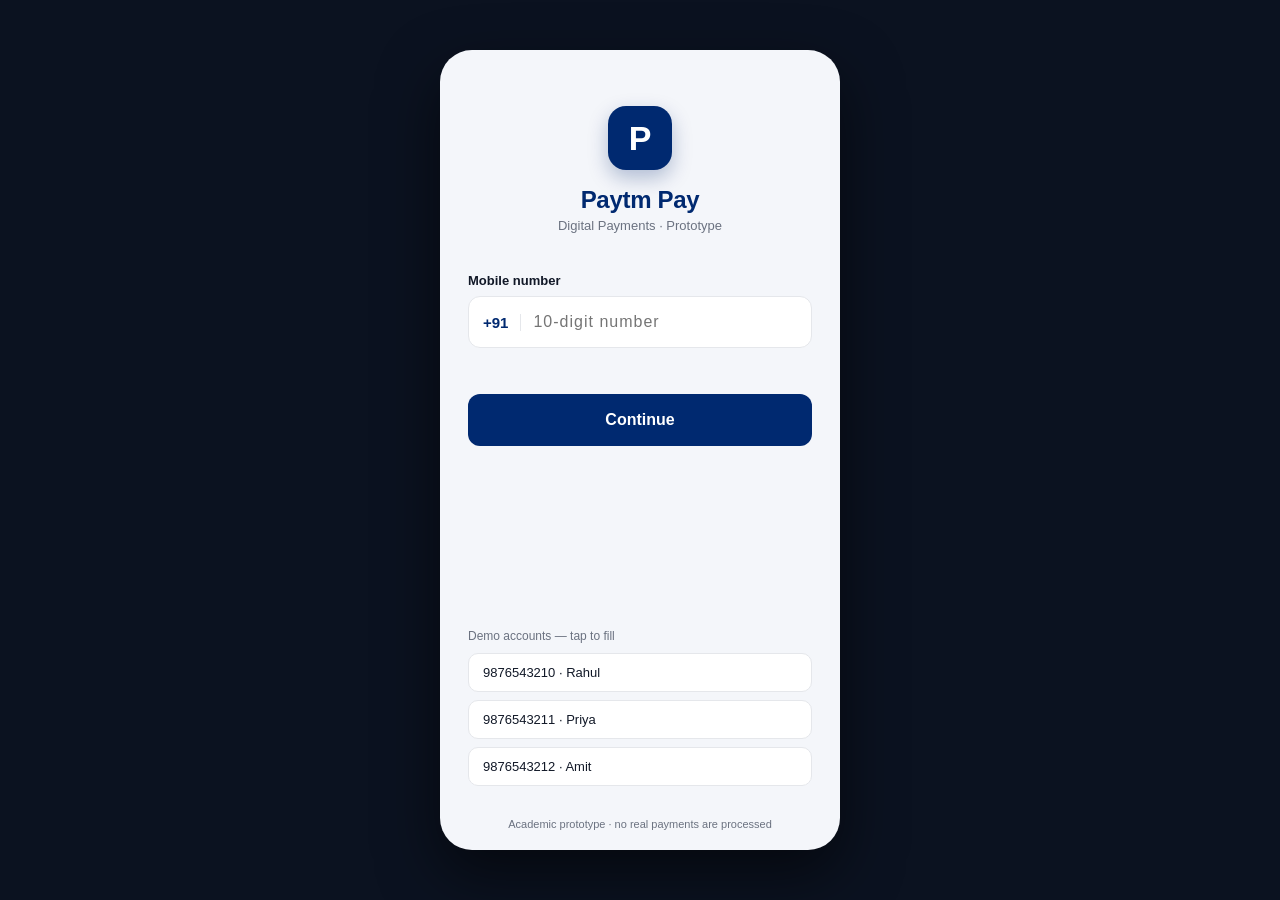
==== index.html @ f0366672 "Phase 1: login screen and OTP flow" ====
<!DOCTYPE html>
<html lang="en">
<head>
  <meta charset="UTF-8" />
  <meta name="viewport" content="width=device-width, initial-scale=1, maximum-scale=1, user-scalable=no" />
  <meta name="theme-color" content="#002970" />
  <title>Paytm Pay</title>
  <link rel="stylesheet" href="styles.css" />
</head>
<body>
<div class="phone">

  <!-- ============ SCREEN 1: LOGIN ============ -->
  <section id="screen-login" class="screen active">
    <div class="login-wrap">
      <div class="brand">
        <div class="brand-mark">P</div>
        <h1>Paytm Pay</h1>
        <p>Digital Payments · Prototype</p>
      </div>

      <label class="field-label" for="phone">Mobile number</label>
      <div class="phone-row">
        <span class="prefix">+91</span>
        <input id="phone" type="tel" inputmode="numeric" maxlength="10"
               placeholder="10-digit number" autocomplete="tel" />
      </div>

      <p id="loginError" class="error"></p>

      <button id="loginBtn" class="btn-primary">Continue</button>

      <div class="demo-box">
        <p class="demo-title">Demo accounts — tap to fill</p>
        <button class="chip" data-phone="9876543210">9876543210 · Rahul</button>
        <button class="chip" data-phone="9876543211">9876543211 · Priya</button>
        <button class="chip" data-phone="9876543212">9876543212 · Amit</button>
      </div>
    </div>
    <p class="footnote">Academic prototype · no real payments are processed</p>
  </section>

  <!-- ============ SCREEN 2: OTP ============ -->
  <section id="screen-otp" class="screen">
    <header class="topbar">
      <button class="back" id="otpBack" aria-label="Back">&#8592;</button>
      <h2>Verify OTP</h2>
    </header>

    <div class="otp-wrap">
      <p class="muted">We sent a 6-digit code to</p>
      <p id="otpPhone" class="phone-display">+91 ••••••••••</p>

      <div class="otp-row">
        <input class="otp-box" type="tel" inputmode="numeric" maxlength="1" />
        <input class="otp-box" type="tel" inputmode="numeric" maxlength="1" />
        <input class="otp-box" type="tel" inputmode="numeric" maxlength="1" />
        <input class="otp-box" type="tel" inputmode="numeric" maxlength="1" />
        <input class="otp-box" type="tel" inputmode="numeric" maxlength="1" />
        <input class="otp-box" type="tel" inputmode="numeric" maxlength="1" />
      </div>

      <button id="verifyBtn" class="btn-primary">Verify &amp; Continue</button>
      <p id="otpMsg" class="error"></p>
      <p class="hint">Phase 2 will check the code against a real value.
        For now, press Verify to confirm the screen flow works.</p>
    </div>
  </section>

</div>
<script src="app.js"></script>
</body>
</html>
---- styles.css ----
:root{
  --navy:#002970;
  --blue:#00baf2;
  --bg:#f4f6fa;
  --text:#111827;
  --muted:#6b7280;
  --error:#dc2626;
  --line:#e5e7eb;
}

*{ margin:0; padding:0; box-sizing:border-box;
   font-family:-apple-system, "Segoe UI", Roboto, sans-serif; }

body{ background:#0b1220; display:flex; justify-content:center;
      min-height:100vh; }

.phone{ width:100%; max-width:400px; background:var(--bg);
        min-height:100vh; display:flex; flex-direction:column;
        position:relative; }

@media (min-width:480px){
  .phone{ min-height:800px; height:800px; margin:auto;
          border-radius:32px; overflow:hidden;
          box-shadow:0 24px 60px rgba(0,0,0,.55); }
}

/* screen switching */
.screen{ display:none; flex-direction:column; flex:1; }
.screen.active{ display:flex; }

/* ---------- LOGIN ---------- */
.login-wrap{ padding:56px 28px 24px; flex:1; display:flex;
             flex-direction:column; }

.brand{ text-align:center; margin-bottom:40px; }
.brand-mark{ width:64px; height:64px; margin:0 auto 16px;
             border-radius:18px; background:var(--navy); color:#fff;
             font-size:34px; font-weight:700; display:flex;
             align-items:center; justify-content:center;
             box-shadow:0 8px 20px rgba(0,41,112,.28); }
.brand h1{ font-size:24px; color:var(--navy); letter-spacing:-.3px; }
.brand p{ font-size:13px; color:var(--muted); margin-top:4px; }

.field-label{ font-size:13px; font-weight:600; color:var(--text);
              margin-bottom:8px; display:block; }

.phone-row{ display:flex; align-items:center; background:#fff;
            border:1.5px solid var(--line); border-radius:12px;
            padding:0 14px; height:52px; }
.phone-row:focus-within{ border-color:var(--blue); }
.prefix{ font-size:15px; font-weight:600; color:var(--navy);
         padding-right:12px; border-right:1px solid var(--line);
         margin-right:12px; }
.phone-row input{ flex:1; border:none; outline:none; font-size:16px;
                  background:transparent; letter-spacing:1px; }

.error{ color:var(--error); font-size:13px; margin-top:8px;
        min-height:18px; }

.btn-primary{ width:100%; height:52px; margin-top:20px; border:none;
              border-radius:12px; background:var(--navy); color:#fff;
              font-size:16px; font-weight:600; cursor:pointer; }
.btn-primary:active{ transform:scale(.99); }

.demo-box{ margin-top:auto; padding-top:32px; }
.demo-title{ font-size:12px; color:var(--muted); margin-bottom:10px; }
.chip{ display:block; width:100%; text-align:left; background:#fff;
       border:1px solid var(--line); border-radius:10px;
       padding:11px 14px; margin-bottom:8px; font-size:13px;
       color:var(--text); cursor:pointer; }
.chip:active{ background:#eef2f9; }

.footnote{ text-align:center; font-size:11px; color:var(--muted);
           padding:0 24px 20px; }

/* ---------- OTP ---------- */
.topbar{ display:flex; align-items:center; gap:12px; padding:20px;
         background:#fff; border-bottom:1px solid var(--line); }
.topbar h2{ font-size:17px; color:var(--text); }
.back{ border:none; background:transparent; font-size:20px;
       cursor:pointer; color:var(--navy); }

.otp-wrap{ padding:40px 28px; }
.muted{ font-size:14px; color:var(--muted); }
.phone-display{ font-size:17px; font-weight:600; color:var(--navy);
                margin:6px 0 28px; letter-spacing:.5px; }

.otp-row{ display:flex; gap:8px; }
.otp-box{ width:100%; height:54px; text-align:center; font-size:20px;
          font-weight:600; border:1.5px solid var(--line);
          border-radius:10px; outline:none; background:#fff;
          color:var(--navy); }
.otp-box:focus{ border-color:var(--blue); }

.hint{ font-size:12px; color:var(--muted); margin-top:20px;
       line-height:1.5; }
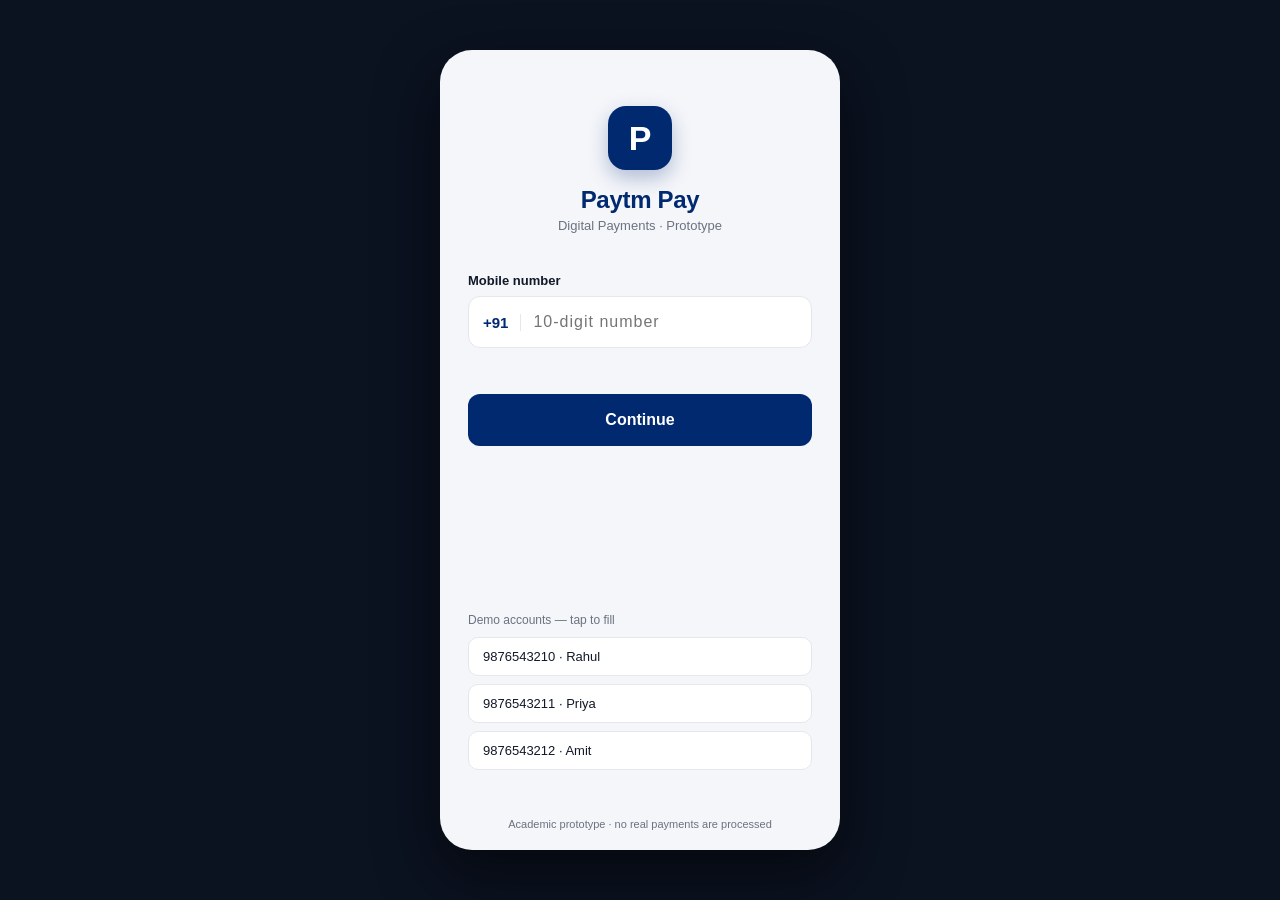
==== commit b045e685: "testing PWA" ====
--- a/index.html
+++ b/index.html
@@ -1,73 +1,302 @@
 <!DOCTYPE html>
 <html lang="en">
+
 <head>
-  <meta charset="UTF-8" />
-  <meta name="viewport" content="width=device-width, initial-scale=1, maximum-scale=1, user-scalable=no" />
-  <meta name="theme-color" content="#002970" />
-  <title>Paytm Pay</title>
-  <link rel="stylesheet" href="styles.css" />
+    <meta charset="UTF-8" />
+    <meta name="viewport"
+        content="width=device-width, initial-scale=1, maximum-scale=1, user-scalable=no, viewport-fit=cover" />
+    <meta name="theme-color" content="#002970" />
+    <meta name="description" content="Academic prototype of a UPI-based digital payments platform." />
+    <title>Paytm Pay</title>
+
+    <link rel="manifest" href="manifest.webmanifest" />
+    <link rel="icon" type="image/png" sizes="192x192" href="icons/icon-192.png" />
+    <link rel="apple-touch-icon" href="icons/icon-192.png" />
+
+    <meta name="mobile-web-app-capable" content="yes" />
+    <meta name="apple-mobile-web-app-capable" content="yes" />
+    <meta name="apple-mobile-web-app-status-bar-style" content="black-translucent" />
+    <meta name="apple-mobile-web-app-title" content="Paytm Pay" />
+
+    <link rel="stylesheet" href="styles.css" />
 </head>
+
 <body>
-<div class="phone">
-
-  <!-- ============ SCREEN 1: LOGIN ============ -->
-  <section id="screen-login" class="screen active">
-    <div class="login-wrap">
-      <div class="brand">
-        <div class="brand-mark">P</div>
-        <h1>Paytm Pay</h1>
-        <p>Digital Payments · Prototype</p>
-      </div>
-
-      <label class="field-label" for="phone">Mobile number</label>
-      <div class="phone-row">
-        <span class="prefix">+91</span>
-        <input id="phone" type="tel" inputmode="numeric" maxlength="10"
-               placeholder="10-digit number" autocomplete="tel" />
-      </div>
-
-      <p id="loginError" class="error"></p>
-
-      <button id="loginBtn" class="btn-primary">Continue</button>
-
-      <div class="demo-box">
-        <p class="demo-title">Demo accounts — tap to fill</p>
-        <button class="chip" data-phone="9876543210">9876543210 · Rahul</button>
-        <button class="chip" data-phone="9876543211">9876543211 · Priya</button>
-        <button class="chip" data-phone="9876543212">9876543212 · Amit</button>
-      </div>
+    <div class="phone">
+
+        <!-- ============ SCREEN 1: LOGIN ============ -->
+        <section id="screen-login" class="screen active">
+            <div class="login-wrap">
+                <div class="brand">
+                    <div class="brand-mark">P</div>
+                    <h1>Paytm Pay</h1>
+                    <p>Digital Payments · Prototype</p>
+                </div>
+
+                <label class="field-label" for="phone">Mobile number</label>
+                <div class="phone-row">
+                    <span class="prefix">+91</span>
+                    <input id="phone" type="tel" inputmode="numeric" maxlength="10" placeholder="10-digit number"
+                        autocomplete="tel" />
+                </div>
+
+                <p id="loginError" class="error"></p>
+
+                <button id="loginBtn" class="btn-primary">Continue</button>
+
+                <div class="demo-box">
+                    <p class="demo-title">Demo accounts — tap to fill</p>
+                    <button class="chip" data-phone="9876543210">9876543210 · Rahul</button>
+                    <button class="chip" data-phone="9876543211">9876543211 · Priya</button>
+                    <button class="chip" data-phone="9876543212">9876543212 · Amit</button>
+                </div>
+            </div>
+            <p class="footnote">Academic prototype · no real payments are processed</p>
+        </section>
+
+        <!-- ============ SCREEN 2: OTP ============ -->
+        <section id="screen-otp" class="screen">
+            <header class="topbar">
+                <button class="back" id="otpBack" aria-label="Back">&#8592;</button>
+                <h2>Verify OTP</h2>
+            </header>
+
+            <div class="otp-wrap">
+                <p class="muted">We sent a 6-digit code to</p>
+                <p id="otpPhone" class="phone-display">+91 ••••••••••</p>
+
+                <div class="demo-otp">
+                    <span>Demo OTP</span>
+                    <strong id="demoOtp">------</strong>
+                </div>
+
+                <div class="otp-row">
+                    <input class="otp-box" type="tel" inputmode="numeric" maxlength="1" />
+                    <input class="otp-box" type="tel" inputmode="numeric" maxlength="1" />
+                    <input class="otp-box" type="tel" inputmode="numeric" maxlength="1" />
+                    <input class="otp-box" type="tel" inputmode="numeric" maxlength="1" />
+                    <input class="otp-box" type="tel" inputmode="numeric" maxlength="1" />
+                    <input class="otp-box" type="tel" inputmode="numeric" maxlength="1" />
+                </div>
+
+                <button id="verifyBtn" class="btn-primary">Verify &amp; Continue</button>
+                <p id="otpMsg" class="error"></p>
+
+                <button id="resendBtn" class="btn-ghost" disabled>Resend OTP in 30s</button>
+
+                <p class="hint">This prototype has no SMS gateway, so the code is shown
+                    above. A production build would send it via an SMS provider.</p>
+            </div>
+        </section>
+
+        <!-- ============ SCREEN 3: HOME ============ -->
+        <section id="screen-home" class="screen">
+            <header class="home-head">
+                <div>
+                    <p class="muted small">Welcome back</p>
+                    <h2 id="homeName">—</h2>
+                    <p id="homeUpi" class="muted small">—</p>
+                </div>
+                <button id="logoutBtn" class="link-btn">Logout</button>
+            </header>
+
+            <div class="balance-card">
+                <p class="balance-label">Paytm Balance</p>
+                <p id="homeBalance" class="balance-amount">₹0</p>
+            </div>
+
+            <div class="section">
+                <p class="section-title">Quick actions</p>
+                <div class="quick-actions">
+                    <button class="qa" data-action="pay">
+                        <span class="qa-ic">
+                            <svg viewBox="0 0 24 24" fill="none" stroke="currentColor" stroke-width="1.8"
+                                stroke-linecap="round" stroke-linejoin="round">
+                                <path
+                                    d="M4 8V6a2 2 0 0 1 2-2h2M16 4h2a2 2 0 0 1 2 2v2M20 16v2a2 2 0 0 1-2 2h-2M8 20H6a2 2 0 0 1-2-2v-2" />
+                                <rect x="8" y="8" width="8" height="8" rx="1" />
+                            </svg>
+                        </span>
+                        <span>Scan QR</span>
+                    </button>
+
+                    <button class="qa" data-action="pay">
+                        <span class="qa-ic glyph">₹</span>
+                        <span>Pay UPI</span>
+                    </button>
+
+                    <button class="qa" data-action="recharge">
+                        <span class="qa-ic">
+                            <svg viewBox="0 0 24 24" fill="none" stroke="currentColor" stroke-width="1.8"
+                                stroke-linecap="round" stroke-linejoin="round">
+                                <rect x="7" y="2.5" width="10" height="19" rx="2.5" />
+                                <path d="M10.5 18.5h3" />
+                            </svg>
+                        </span>
+                        <span>Recharge</span>
+                    </button>
+
+                    <button class="qa" data-action="bills">
+                        <span class="qa-ic">
+                            <svg viewBox="0 0 24 24" fill="none" stroke="currentColor" stroke-width="1.8"
+                                stroke-linecap="round" stroke-linejoin="round">
+                                <path d="M6 3h9l4 4v14H6z" />
+                                <path d="M9 12h6M9 16h4" />
+                            </svg>
+                        </span>
+                        <span>Bills</span>
+                    </button>
+                </div>
+            </div>
+
+            <div class="section">
+                <div class="section-head">
+                    <p class="section-title">Recent transactions</p>
+                    <button id="viewAllBtn" class="link-btn">View all</button>
+                </div>
+                <div id="homeTxns" class="txn-list"></div>
+            </div>
+
+            <p class="footnote">Academic prototype · payments are simulated</p>
+        </section>
+
+        <!-- ============ SCREEN 4: PAY ============ -->
+        <section id="screen-pay" class="screen">
+            <header class="topbar">
+                <button class="back" id="payBack" aria-label="Back">&#8592;</button>
+                <h2>New Payment</h2>
+            </header>
+
+            <div class="pay-wrap">
+                <div class="pay-available">
+                    <span>Available balance</span>
+                    <strong id="payBalance">₹0</strong>
+                </div>
+
+                <label class="field-label" for="upiInput">Pay to (UPI ID)</label>
+                <div class="upi-input-row">
+                    <input id="upiInput" type="text" placeholder="name@bank" autocomplete="off" autocapitalize="none"
+                        spellcheck="false" />
+                    <span id="upiStatus" class="upi-status"></span>
+                </div>
+
+                <p class="hint-inline">Quick pay</p>
+                <div class="quick-payees" id="quickPayees"></div>
+
+                <p class="field-label">Amount</p>
+                <div class="amount-display">
+                    <span>₹</span><span id="amountValue">0</span>
+                </div>
+
+                <p id="payError" class="error"></p>
+
+                <div class="keypad" id="keypad">
+                    <button data-key="1">1</button>
+                    <button data-key="2">2</button>
+                    <button data-key="3">3</button>
+                    <button data-key="4">4</button>
+                    <button data-key="5">5</button>
+                    <button data-key="6">6</button>
+                    <button data-key="7">7</button>
+                    <button data-key="8">8</button>
+                    <button data-key="9">9</button>
+                    <button data-key=".">.</button>
+                    <button data-key="0">0</button>
+                    <button data-key="del" class="key-del">⌫</button>
+                </div>
+
+                <button id="payBtn" class="btn-primary" disabled>Pay ₹0</button>
+            </div>
+        </section>
+
+        <!-- ============ SCREEN 5: SUCCESS ============ -->
+        <section id="screen-success" class="screen">
+            <div class="success-wrap">
+                <div class="success-icon">
+                    <svg viewBox="0 0 52 52" class="checkmark">
+                        <circle cx="26" cy="26" r="25" fill="none" stroke="currentColor" stroke-width="2.5" />
+                        <path fill="none" stroke="currentColor" stroke-width="3.5" stroke-linecap="round"
+                            stroke-linejoin="round" d="M14 27l8 8 16-16" />
+                    </svg>
+                </div>
+
+                <h2 class="success-title">Payment Successful</h2>
+                <p class="success-amount" id="successAmount">₹0</p>
+
+                <div class="receipt">
+                    <div class="receipt-row">
+                        <span>To</span>
+                        <strong id="successName">—</strong>
+                    </div>
+                    <div class="receipt-row">
+                        <span>UPI ID</span>
+                        <strong id="successUpi">—</strong>
+                    </div>
+                    <div class="receipt-row">
+                        <span>Transaction ID</span>
+                        <strong id="successTxnId">—</strong>
+                    </div>
+                    <div class="receipt-row">
+                        <span>Date &amp; Time</span>
+                        <strong id="successTime">—</strong>
+                    </div>
+                    <div class="receipt-row">
+                        <span>Status</span>
+                        <strong class="status-ok">Success</strong>
+                    </div>
+                </div>
+
+                <div class="success-actions">
+                    <button id="successDone" class="btn-primary">Done</button>
+                    <button id="successHistory" class="btn-ghost">View in history</button>
+                </div>
+            </div>
+        </section>
+
+        <!-- ============ SCREEN 6: HISTORY ============ -->
+        <section id="screen-history" class="screen">
+            <header class="page-head">
+                <h2>Transaction History</h2>
+                <p class="muted small">All activity on this account</p>
+            </header>
+            <div id="historyTxns" class="txn-list page-list"></div>
+        </section>
+
+        <!-- ============ BOTTOM NAVIGATION ============ -->
+        <nav class="bottom-nav">
+            <button class="nav-item active" data-tab="home">
+                <svg viewBox="0 0 24 24" fill="none" stroke="currentColor" stroke-width="1.8" stroke-linecap="round"
+                    stroke-linejoin="round">
+                    <path d="M3.5 10.5 12 3l8.5 7.5" />
+                    <path d="M5.5 9.5V20h13V9.5" />
+                </svg>
+                <span>Home</span>
+            </button>
+
+            <button class="nav-pay" data-tab="pay" aria-label="Pay">₹</button>
+
+            <button class="nav-item" data-tab="history">
+                <svg viewBox="0 0 24 24" fill="none" stroke="currentColor" stroke-width="1.8" stroke-linecap="round"
+                    stroke-linejoin="round">
+                    <path d="M3.5 12a8.5 8.5 0 1 0 2.6-6.1" />
+                    <path d="M3 4v4h4" />
+                    <path d="M12 7.5V12l3 2" />
+                </svg>
+                <span>History</span>
+            </button>
+        </nav>
+        <div id="installBanner" class="install-banner" hidden>
+            <div class="ib-text">
+                <strong>Install Paytm Pay</strong>
+                <span>Add to your home screen for the full app</span>
+            </div>
+            <button id="installBtn" class="ib-btn">Install</button>
+            <button id="installClose" class="ib-close" aria-label="Dismiss">&times;</button>
+        </div>
+
+        <div id="toast" class="toast"></div>
     </div>
-    <p class="footnote">Academic prototype · no real payments are processed</p>
-  </section>
-
-  <!-- ============ SCREEN 2: OTP ============ -->
-  <section id="screen-otp" class="screen">
-    <header class="topbar">
-      <button class="back" id="otpBack" aria-label="Back">&#8592;</button>
-      <h2>Verify OTP</h2>
-    </header>
-
-    <div class="otp-wrap">
-      <p class="muted">We sent a 6-digit code to</p>
-      <p id="otpPhone" class="phone-display">+91 ••••••••••</p>
-
-      <div class="otp-row">
-        <input class="otp-box" type="tel" inputmode="numeric" maxlength="1" />
-        <input class="otp-box" type="tel" inputmode="numeric" maxlength="1" />
-        <input class="otp-box" type="tel" inputmode="numeric" maxlength="1" />
-        <input class="otp-box" type="tel" inputmode="numeric" maxlength="1" />
-        <input class="otp-box" type="tel" inputmode="numeric" maxlength="1" />
-        <input class="otp-box" type="tel" inputmode="numeric" maxlength="1" />
-      </div>
-
-      <button id="verifyBtn" class="btn-primary">Verify &amp; Continue</button>
-      <p id="otpMsg" class="error"></p>
-      <p class="hint">Phase 2 will check the code against a real value.
-        For now, press Verify to confirm the screen flow works.</p>
-    </div>
-  </section>
-
-</div>
-<script src="app.js"></script>
+    <script src="app.js"></script>
 </body>
+
 </html>
--- a/styles.css
+++ b/styles.css
@@ -5,6 +5,7 @@
   --text:#111827;
   --muted:#6b7280;
   --error:#dc2626;
+  --green:#059669;
   --line:#e5e7eb;
 }
 
@@ -15,23 +16,21 @@
       min-height:100vh; }
 
 .phone{ width:100%; max-width:400px; background:var(--bg);
-        min-height:100vh; display:flex; flex-direction:column;
-        position:relative; }
+        height:100vh; height:100dvh; display:flex; flex-direction:column;
+        position:relative; overflow:hidden; }
 
 @media (min-width:480px){
-  .phone{ min-height:800px; height:800px; margin:auto;
-          border-radius:32px; overflow:hidden;
-          box-shadow:0 24px 60px rgba(0,0,0,.55); }
+  .phone{ height:800px; min-height:800px; margin:auto;
+          border-radius:32px; box-shadow:0 24px 60px rgba(0,0,0,.55); }
 }
 
-/* screen switching */
-.screen{ display:none; flex-direction:column; flex:1; }
+.screen{ display:none; flex-direction:column; flex:1; overflow-y:auto; }
 .screen.active{ display:flex; }
+.phone.has-nav .screen{ padding-bottom:84px; }
 
 /* ---------- LOGIN ---------- */
 .login-wrap{ padding:56px 28px 24px; flex:1; display:flex;
              flex-direction:column; }
-
 .brand{ text-align:center; margin-bottom:40px; }
 .brand-mark{ width:64px; height:64px; margin:0 auto 16px;
              border-radius:18px; background:var(--navy); color:#fff;
@@ -40,10 +39,8 @@
              box-shadow:0 8px 20px rgba(0,41,112,.28); }
 .brand h1{ font-size:24px; color:var(--navy); letter-spacing:-.3px; }
 .brand p{ font-size:13px; color:var(--muted); margin-top:4px; }
-
 .field-label{ font-size:13px; font-weight:600; color:var(--text);
               margin-bottom:8px; display:block; }
-
 .phone-row{ display:flex; align-items:center; background:#fff;
             border:1.5px solid var(--line); border-radius:12px;
             padding:0 14px; height:52px; }
@@ -53,15 +50,19 @@
          margin-right:12px; }
 .phone-row input{ flex:1; border:none; outline:none; font-size:16px;
                   background:transparent; letter-spacing:1px; }
-
 .error{ color:var(--error); font-size:13px; margin-top:8px;
         min-height:18px; }
-
 .btn-primary{ width:100%; height:52px; margin-top:20px; border:none;
               border-radius:12px; background:var(--navy); color:#fff;
               font-size:16px; font-weight:600; cursor:pointer; }
 .btn-primary:active{ transform:scale(.99); }
-
+.btn-primary:disabled{ background:#8a96b1; cursor:not-allowed; }
+.btn-ghost{ width:100%; height:48px; margin-top:12px;
+            border:1.5px solid var(--line); border-radius:12px;
+            background:transparent; color:var(--navy);
+            font-size:14px; font-weight:600; cursor:pointer; }
+.btn-ghost:disabled{ color:#9ca3af; border-color:#eef0f3;
+                     cursor:not-allowed; }
 .demo-box{ margin-top:auto; padding-top:32px; }
 .demo-title{ font-size:12px; color:var(--muted); margin-bottom:10px; }
 .chip{ display:block; width:100%; text-align:left; background:#fff;
@@ -69,28 +70,235 @@
        padding:11px 14px; margin-bottom:8px; font-size:13px;
        color:var(--text); cursor:pointer; }
 .chip:active{ background:#eef2f9; }
-
 .footnote{ text-align:center; font-size:11px; color:var(--muted);
-           padding:0 24px 20px; }
-
-/* ---------- OTP ---------- */
+           padding:16px 24px 20px; }
+
+/* ---------- BARS ---------- */
 .topbar{ display:flex; align-items:center; gap:12px; padding:20px;
          background:#fff; border-bottom:1px solid var(--line); }
 .topbar h2{ font-size:17px; color:var(--text); }
 .back{ border:none; background:transparent; font-size:20px;
        cursor:pointer; color:var(--navy); }
-
-.otp-wrap{ padding:40px 28px; }
+.page-head{ padding:26px 20px 14px; background:#fff; }
+.page-head h2{ font-size:19px; color:var(--text); }
 .muted{ font-size:14px; color:var(--muted); }
+.small{ font-size:12px; margin-top:2px; }
+
+/* ---------- OTP ---------- */
+.otp-wrap{ padding:32px 28px; }
 .phone-display{ font-size:17px; font-weight:600; color:var(--navy);
-                margin:6px 0 28px; letter-spacing:.5px; }
-
+                margin:6px 0 22px; letter-spacing:.5px; }
+.demo-otp{ display:flex; justify-content:space-between; align-items:center;
+           background:#eef4ff; border:1px dashed #b9cdf0;
+           border-radius:10px; padding:10px 14px; margin-bottom:22px;
+           font-size:13px; color:var(--navy); }
+.demo-otp strong{ letter-spacing:3px; font-size:16px; }
 .otp-row{ display:flex; gap:8px; }
 .otp-box{ width:100%; height:54px; text-align:center; font-size:20px;
           font-weight:600; border:1.5px solid var(--line);
           border-radius:10px; outline:none; background:#fff;
           color:var(--navy); }
 .otp-box:focus{ border-color:var(--blue); }
-
-.hint{ font-size:12px; color:var(--muted); margin-top:20px;
-       line-height:1.5; }+.hint{ font-size:12px; color:var(--muted); margin-top:18px;
+       line-height:1.6; }
+
+/* ---------- HOME ---------- */
+.home-head{ display:flex; justify-content:space-between;
+            align-items:flex-start; padding:24px 20px 16px;
+            background:#fff; }
+.home-head h2{ font-size:20px; color:var(--text); margin-top:2px; }
+.link-btn{ background:none; border:none; color:var(--navy);
+           font-size:13px; font-weight:600; cursor:pointer;
+           padding:4px 0; }
+.balance-card{ margin:16px 20px 0; padding:22px; border-radius:18px;
+               background:linear-gradient(135deg,#002970,#0047a8);
+               color:#fff; box-shadow:0 10px 24px rgba(0,41,112,.25); }
+.balance-label{ font-size:12px; opacity:.75; letter-spacing:.4px; }
+.balance-amount{ font-size:30px; font-weight:700; margin-top:6px;
+                 letter-spacing:-.5px; }
+.section{ padding:20px 20px 0; }
+.section-title{ font-size:13px; font-weight:700; color:var(--text);
+                margin-bottom:10px; }
+.section-head{ display:flex; justify-content:space-between;
+               align-items:center; margin-bottom:10px; }
+.section-head .section-title{ margin-bottom:0; }
+.quick-actions{ display:grid; grid-template-columns:repeat(4,1fr);
+                gap:8px; }
+.qa{ background:#fff; border:1px solid var(--line); border-radius:14px;
+     padding:12px 6px; display:flex; flex-direction:column;
+     align-items:center; gap:7px; cursor:pointer;
+     font-size:11px; font-weight:600; color:var(--text); }
+.qa:active{ background:#eef2f9; }
+.qa-ic{ width:34px; height:34px; border-radius:10px; background:#eef4ff;
+        color:var(--navy); display:flex; align-items:center;
+        justify-content:center; }
+.qa-ic svg{ width:19px; height:19px; }
+.qa-ic.glyph{ font-size:19px; font-weight:700; }
+
+/* ---------- TRANSACTIONS ---------- */
+.txn-list{ background:#fff; border-radius:14px; overflow:hidden;
+           border:1px solid var(--line); }
+.page-list{ margin:0 20px 20px; }
+.txn{ display:flex; align-items:center; gap:12px; padding:13px 14px;
+      border-bottom:1px solid #f1f3f7; }
+.txn:last-child{ border-bottom:none; }
+.txn-avatar{ width:38px; height:38px; border-radius:50%; flex-shrink:0;
+             display:flex; align-items:center; justify-content:center;
+             font-size:16px; font-weight:700; }
+.txn-avatar.cr{ background:#e7f8f0; color:var(--green); }
+.txn-avatar.dr{ background:#eef2fb; color:var(--navy); }
+.txn-main{ flex:1; min-width:0; }
+.txn-title{ font-size:14px; font-weight:600; color:var(--text);
+            white-space:nowrap; overflow:hidden; text-overflow:ellipsis; }
+.txn-sub{ font-size:11.5px; color:var(--muted); margin-top:2px;
+          white-space:nowrap; overflow:hidden; text-overflow:ellipsis; }
+.txn-amt{ font-size:14px; font-weight:700; flex-shrink:0; }
+.txn-amt.cr{ color:var(--green); }
+.txn-amt.dr{ color:var(--text); }
+.empty{ padding:22px; text-align:center; font-size:13px; color:var(--muted); }
+
+/* ---------- PAY ---------- */
+.pay-wrap{ padding:20px; flex:1; display:flex; flex-direction:column; }
+.pay-available{ display:flex; justify-content:space-between; align-items:center;
+                background:#eef4ff; border-radius:10px; padding:10px 14px;
+                font-size:13px; color:var(--navy); margin-bottom:18px; }
+.pay-available strong{ font-size:15px; }
+
+.upi-input-row{ position:relative; }
+.upi-input-row input{ width:100%; height:48px; border:1.5px solid var(--line);
+                      border-radius:12px; padding:0 40px 0 14px; font-size:15px;
+                      outline:none; background:#fff; color:var(--text); }
+.upi-input-row input:focus{ border-color:var(--blue); }
+.upi-status{ position:absolute; right:14px; top:50%;
+             transform:translateY(-50%); font-size:16px; }
+.upi-status.ok::after{ content:"✓"; color:var(--green); font-weight:700; }
+.upi-status.bad::after{ content:"✗"; color:var(--error); font-weight:700; }
+
+.hint-inline{ font-size:11px; color:var(--muted); margin:16px 0 8px; }
+.quick-payees{ display:flex; gap:8px; overflow-x:auto; padding-bottom:4px;
+               margin-bottom:16px; }
+.quick-payees::-webkit-scrollbar{ display:none; }
+.qp{ flex-shrink:0; background:#fff; border:1px solid var(--line);
+     border-radius:20px; padding:7px 14px; font-size:12px; font-weight:600;
+     color:var(--text); cursor:pointer; white-space:nowrap; }
+.qp:active{ background:#eef2f9; }
+
+.amount-display{ display:flex; align-items:baseline; justify-content:center;
+                 padding:8px 0 4px; font-size:34px; font-weight:700;
+                 color:var(--navy); }
+.amount-display span:first-child{ font-size:24px; margin-right:2px;
+                                  color:var(--muted); }
+
+.keypad{ display:grid; grid-template-columns:repeat(3,1fr); gap:8px;
+         margin-top:auto; padding-bottom:4px; }
+.keypad button{ height:50px; border:1px solid var(--line); border-radius:12px;
+                background:#fff; font-size:20px; font-weight:600;
+                color:var(--text); cursor:pointer; }
+.keypad button:active{ background:#eef2f9; }
+.key-del{ color:var(--error); }
+
+/* ---------- SUCCESS ---------- */
+.success-wrap{ padding:36px 24px 30px; flex:1; display:flex;
+               flex-direction:column; }
+.success-icon{ width:92px; height:92px; margin:8px auto 14px;
+               color:var(--green); }
+.success-icon svg{ width:100%; height:100%; }
+.success-title{ text-align:center; font-size:18px; color:var(--text);
+                margin-bottom:6px; }
+.success-amount{ text-align:center; font-size:32px; font-weight:700;
+                 color:var(--green); margin-bottom:24px; }
+
+.receipt{ background:#fff; border-radius:14px; padding:4px 16px;
+          border:1px solid var(--line); }
+.receipt-row{ display:flex; justify-content:space-between; align-items:center;
+              padding:12px 0; border-bottom:1px solid #f1f3f7;
+              font-size:13px; }
+.receipt-row:last-child{ border-bottom:none; }
+.receipt-row span{ color:var(--muted); }
+.receipt-row strong{ color:var(--text); font-weight:600;
+                     max-width:60%; text-align:right;
+                     overflow:hidden; text-overflow:ellipsis;
+                     white-space:nowrap; }
+.status-ok{ color:var(--green) !important; }
+
+.success-actions{ margin-top:auto; }
+
+@keyframes drawCheck{ to { stroke-dashoffset: 0; } }
+.checkmark circle{ stroke-dasharray:160; stroke-dashoffset:160;
+                   animation:drawCheck .55s ease-out forwards; }
+.checkmark path{ stroke-dasharray:45; stroke-dashoffset:45;
+                 animation:drawCheck .4s .4s ease-out forwards; }
+
+/* ---------- BOTTOM NAV ---------- */
+.bottom-nav{ position:absolute; left:0; right:0; bottom:0; height:70px;
+             background:#fff; border-top:1px solid var(--line);
+             display:none; align-items:center; justify-content:space-around;
+             z-index:20; }
+.phone.has-nav .bottom-nav{ display:flex; }
+.nav-item{ background:none; border:none; width:74px; cursor:pointer;
+           display:flex; flex-direction:column; align-items:center;
+           gap:3px; color:var(--muted); font-size:11px; font-weight:600; }
+.nav-item svg{ width:22px; height:22px; }
+.nav-item.active{ color:var(--navy); }
+.nav-pay{ width:58px; height:58px; margin-top:-28px; border:none;
+          border-radius:50%; background:var(--navy); color:#fff;
+          font-size:24px; font-weight:700; cursor:pointer;
+          display:flex; align-items:center; justify-content:center;
+          box-shadow:0 8px 20px rgba(0,41,112,.35); }
+
+/* ---------- TOAST ---------- */
+.toast{ position:absolute; left:50%; bottom:96px;
+        transform:translate(-50%,10px); background:#111827; color:#fff;
+        font-size:13px; padding:10px 16px; border-radius:10px;
+        opacity:0; pointer-events:none; transition:.25s; z-index:40;
+        max-width:80%; text-align:center; }
+.toast.show{ opacity:1; transform:translate(-50%,0); }
+
+/* =========================================================
+   PWA: install banner
+   ========================================================= */
+.install-banner{
+  position:absolute; left:12px; right:12px; bottom:86px;
+  display:flex; align-items:center; gap:10px;
+  padding:12px 14px; border-radius:14px;
+  background:#fff; border:1px solid var(--line);
+  box-shadow:0 10px 30px rgba(0,0,0,.18);
+  z-index:50;
+  animation:ibIn .28s ease-out;
+}
+.install-banner[hidden]{ display:none; }
+
+@keyframes ibIn{
+  from{ opacity:0; transform:translateY(12px); }
+  to  { opacity:1; transform:translateY(0); }
+}
+
+.ib-text{ flex:1; min-width:0; display:flex; flex-direction:column; }
+.ib-text strong{ font-size:13px; color:var(--text); }
+.ib-text span{ font-size:11px; color:var(--muted); margin-top:1px; }
+
+.ib-btn{ flex-shrink:0; border:none; border-radius:9px;
+         background:var(--navy); color:#fff; font-size:12px;
+         font-weight:700; padding:9px 14px; cursor:pointer; }
+
+.ib-close{ flex-shrink:0; background:none; border:none; font-size:17px;
+           color:var(--muted); cursor:pointer; padding:0 0 0 2px;
+           line-height:1; }
+
+/* =========================================================
+   PWA: safe areas (notch + home indicator in standalone)
+   ========================================================= */
+@supports (padding: env(safe-area-inset-top)){
+  .phone{ padding-top: env(safe-area-inset-top); }
+
+  .bottom-nav{
+    height: calc(70px + env(safe-area-inset-bottom));
+    padding-bottom: env(safe-area-inset-bottom);
+  }
+  .phone.has-nav .screen{
+    padding-bottom: calc(84px + env(safe-area-inset-bottom));
+  }
+  .install-banner{
+    bottom: calc(86px + env(safe-area-inset-bottom));
+  }
+}
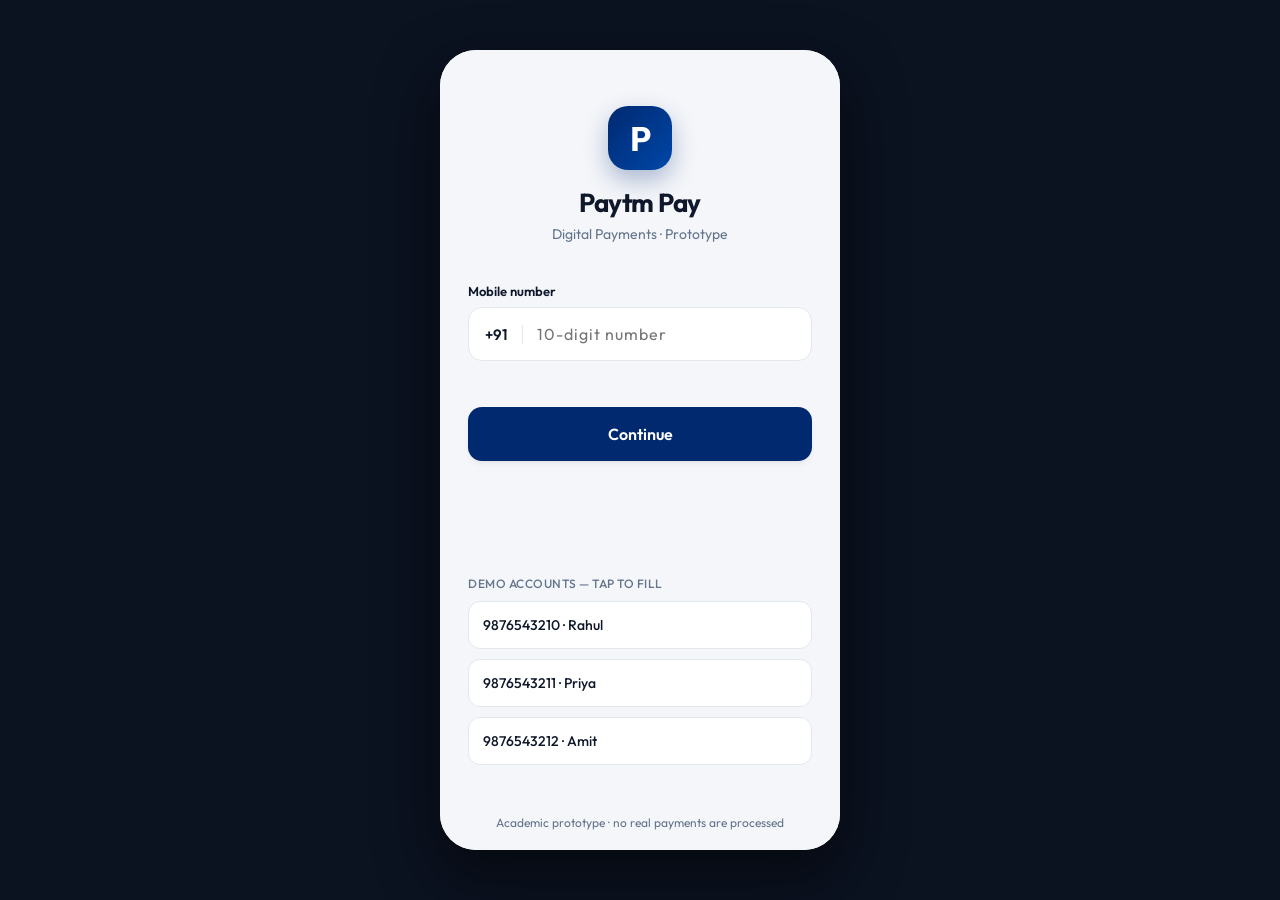
==== commit ae3a9eec: "almost every feature working" ====
--- a/index.html
+++ b/index.html
@@ -9,6 +9,11 @@
     <meta name="description" content="Academic prototype of a UPI-based digital payments platform." />
     <title>Paytm Pay</title>
 
+    <!-- Modern Fintech Font -->
+    <link rel="preconnect" href="https://fonts.googleapis.com">
+    <link rel="preconnect" href="https://fonts.gstatic.com" crossorigin>
+    <link href="https://fonts.googleapis.com/css2?family=Outfit:wght@300;400;500;600;700&display=swap" rel="stylesheet">
+
     <link rel="manifest" href="manifest.webmanifest" />
     <link rel="icon" type="image/png" sizes="192x192" href="icons/icon-192.png" />
     <link rel="apple-touch-icon" href="icons/icon-192.png" />
@@ -41,7 +46,6 @@
                 </div>
 
                 <p id="loginError" class="error"></p>
-
                 <button id="loginBtn" class="btn-primary">Continue</button>
 
                 <div class="demo-box">
@@ -60,16 +64,10 @@
                 <button class="back" id="otpBack" aria-label="Back">&#8592;</button>
                 <h2>Verify OTP</h2>
             </header>
-
             <div class="otp-wrap">
                 <p class="muted">We sent a 6-digit code to</p>
                 <p id="otpPhone" class="phone-display">+91 ••••••••••</p>
-
-                <div class="demo-otp">
-                    <span>Demo OTP</span>
-                    <strong id="demoOtp">------</strong>
-                </div>
-
+                <div class="demo-otp"><span>Demo OTP</span><strong id="demoOtp">------</strong></div>
                 <div class="otp-row">
                     <input class="otp-box" type="tel" inputmode="numeric" maxlength="1" />
                     <input class="otp-box" type="tel" inputmode="numeric" maxlength="1" />
@@ -78,72 +76,60 @@
                     <input class="otp-box" type="tel" inputmode="numeric" maxlength="1" />
                     <input class="otp-box" type="tel" inputmode="numeric" maxlength="1" />
                 </div>
-
                 <button id="verifyBtn" class="btn-primary">Verify &amp; Continue</button>
                 <p id="otpMsg" class="error"></p>
-
                 <button id="resendBtn" class="btn-ghost" disabled>Resend OTP in 30s</button>
-
-                <p class="hint">This prototype has no SMS gateway, so the code is shown
-                    above. A production build would send it via an SMS provider.</p>
             </div>
         </section>
 
         <!-- ============ SCREEN 3: HOME ============ -->
         <section id="screen-home" class="screen">
             <header class="home-head">
-                <div>
-                    <p class="muted small">Welcome back</p>
-                    <h2 id="homeName">—</h2>
-                    <p id="homeUpi" class="muted small">—</p>
-                </div>
-                <button id="logoutBtn" class="link-btn">Logout</button>
+                <div class="user-greet">
+                    <div class="avatar" id="homeAvatar">R</div>
+                    <div>
+                        <p class="muted small">Welcome back,</p>
+                        <h2 id="homeName">—</h2>
+                    </div>
+                </div>
             </header>
 
             <div class="balance-card">
                 <p class="balance-label">Paytm Balance</p>
                 <p id="homeBalance" class="balance-amount">₹0</p>
+                <p class="balance-upi" id="homeUpi">—</p>
             </div>
 
             <div class="section">
-                <p class="section-title">Quick actions</p>
+                <p class="section-title">Quick Actions</p>
                 <div class="quick-actions">
                     <button class="qa" data-action="pay">
                         <span class="qa-ic">
-                            <svg viewBox="0 0 24 24" fill="none" stroke="currentColor" stroke-width="1.8"
-                                stroke-linecap="round" stroke-linejoin="round">
-                                <path
-                                    d="M4 8V6a2 2 0 0 1 2-2h2M16 4h2a2 2 0 0 1 2 2v2M20 16v2a2 2 0 0 1-2 2h-2M8 20H6a2 2 0 0 1-2-2v-2" />
-                                <rect x="8" y="8" width="8" height="8" rx="1" />
+                            <svg viewBox="0 0 24 24" fill="none" stroke="currentColor" stroke-width="2">
+                                <rect x="3" y="3" width="18" height="18" rx="2" />
+                                <path d="M7 7h.01M7 17h.01M17 7h.01M17 17h.01M7 12h10" />
                             </svg>
                         </span>
                         <span>Scan QR</span>
                     </button>
-
                     <button class="qa" data-action="pay">
-                        <span class="qa-ic glyph">₹</span>
+                        <span class="qa-ic"><svg viewBox="0 0 24 24" fill="none" stroke="currentColor" stroke-width="2">
+                                <path d="M12 2v20M17 5H9.5a3.5 3.5 0 0 0 0 7h5a3.5 3.5 0 0 1 0 7H6" />
+                            </svg></span>
                         <span>Pay UPI</span>
                     </button>
-
                     <button class="qa" data-action="recharge">
-                        <span class="qa-ic">
-                            <svg viewBox="0 0 24 24" fill="none" stroke="currentColor" stroke-width="1.8"
-                                stroke-linecap="round" stroke-linejoin="round">
-                                <rect x="7" y="2.5" width="10" height="19" rx="2.5" />
-                                <path d="M10.5 18.5h3" />
-                            </svg>
-                        </span>
+                        <span class="qa-ic"><svg viewBox="0 0 24 24" fill="none" stroke="currentColor" stroke-width="2">
+                                <rect x="7" y="2" width="10" height="20" rx="2" />
+                                <path d="M12 18h.01" />
+                            </svg></span>
                         <span>Recharge</span>
                     </button>
-
                     <button class="qa" data-action="bills">
-                        <span class="qa-ic">
-                            <svg viewBox="0 0 24 24" fill="none" stroke="currentColor" stroke-width="1.8"
-                                stroke-linecap="round" stroke-linejoin="round">
-                                <path d="M6 3h9l4 4v14H6z" />
-                                <path d="M9 12h6M9 16h4" />
-                            </svg>
-                        </span>
+                        <span class="qa-ic"><svg viewBox="0 0 24 24" fill="none" stroke="currentColor" stroke-width="2">
+                                <path d="M4 4h16v16H4z" />
+                                <path d="M8 8h8M8 12h8M8 16h4" />
+                            </svg></span>
                         <span>Bills</span>
                     </button>
                 </div>
@@ -151,13 +137,11 @@
 
             <div class="section">
                 <div class="section-head">
-                    <p class="section-title">Recent transactions</p>
+                    <p class="section-title">Recent Transactions</p>
                     <button id="viewAllBtn" class="link-btn">View all</button>
                 </div>
                 <div id="homeTxns" class="txn-list"></div>
             </div>
-
-            <p class="footnote">Academic prototype · payments are simulated</p>
         </section>
 
         <!-- ============ SCREEN 4: PAY ============ -->
@@ -166,46 +150,104 @@
                 <button class="back" id="payBack" aria-label="Back">&#8592;</button>
                 <h2>New Payment</h2>
             </header>
-
             <div class="pay-wrap">
                 <div class="pay-available">
                     <span>Available balance</span>
                     <strong id="payBalance">₹0</strong>
                 </div>
-
                 <label class="field-label" for="upiInput">Pay to (UPI ID)</label>
                 <div class="upi-input-row">
                     <input id="upiInput" type="text" placeholder="name@bank" autocomplete="off" autocapitalize="none"
                         spellcheck="false" />
                     <span id="upiStatus" class="upi-status"></span>
                 </div>
-
                 <p class="hint-inline">Quick pay</p>
                 <div class="quick-payees" id="quickPayees"></div>
-
                 <p class="field-label">Amount</p>
-                <div class="amount-display">
-                    <span>₹</span><span id="amountValue">0</span>
-                </div>
-
+                <div class="amount-display"><span>₹</span><span id="amountValue">0</span></div>
                 <p id="payError" class="error"></p>
-
                 <div class="keypad" id="keypad">
-                    <button data-key="1">1</button>
-                    <button data-key="2">2</button>
-                    <button data-key="3">3</button>
-                    <button data-key="4">4</button>
-                    <button data-key="5">5</button>
-                    <button data-key="6">6</button>
-                    <button data-key="7">7</button>
-                    <button data-key="8">8</button>
-                    <button data-key="9">9</button>
-                    <button data-key=".">.</button>
-                    <button data-key="0">0</button>
-                    <button data-key="del" class="key-del">⌫</button>
-                </div>
-
+                    <button data-key="1">1</button><button data-key="2">2</button><button data-key="3">3</button>
+                    <button data-key="4">4</button><button data-key="5">5</button><button data-key="6">6</button>
+                    <button data-key="7">7</button><button data-key="8">8</button><button data-key="9">9</button>
+                    <button data-key=".">.</button><button data-key="0">0</button><button data-key="del"
+                        class="key-del">⌫</button>
+                </div>
                 <button id="payBtn" class="btn-primary" disabled>Pay ₹0</button>
+            </div>
+        </section>
+
+        <!-- ============ SCREEN 4.5: RECHARGE ============ -->
+        <section id="screen-recharge" class="screen">
+            <header class="topbar">
+                <button class="back" id="rechargeBack" aria-label="Back">&#8592;</button>
+                <h2>Mobile & DTH Recharge</h2>
+            </header>
+
+            <div class="recharge-wrap">
+                <!-- Tabs -->
+                <div class="recharge-tabs">
+                    <button class="r-tab active" data-type="mobile">Mobile</button>
+                    <button class="r-tab" data-type="dth">DTH</button>
+                </div>
+
+                <label class="field-label" for="rechargeNumber" id="rechargeLabel">Mobile Number</label>
+                <input type="tel" id="rechargeNumber" class="recharge-input" placeholder="Enter 10-digit number"
+                    maxlength="10" inputmode="numeric">
+
+                <p class="field-label" style="margin-top: 20px;">Select Operator</p>
+                <div class="operator-grid" id="operatorGrid">
+                    <!-- Populated by JS -->
+                </div>
+
+                <p class="field-label" style="margin-top: 20px;">Select Amount</p>
+                <div class="amount-chips" id="rechargeAmounts">
+                    <!-- Populated by JS -->
+                </div>
+
+                <p id="rechargeError" class="error"></p>
+
+                <button id="rechargeProceedBtn" class="btn-primary" style="margin-top:auto;" disabled>Proceed to
+                    Pay</button>
+            </div>
+        </section>
+
+        <!-- ============ SCREEN 4.6: BILLS ============ -->
+        <section id="screen-bills" class="screen">
+            <header class="topbar">
+                <button class="back" id="billsBack" aria-label="Back">&#8592;</button>
+                <h2>Bill Payments</h2>
+            </header>
+
+            <div class="bills-wrap">
+                <p class="field-label">Select Category</p>
+                <div class="bill-categories" id="billCategories">
+                    <!-- Populated by JS -->
+                </div>
+
+                <div id="billInputSection" style="margin-top: 24px;">
+                    <label class="field-label" for="consumerNumber" id="consumerLabel">Consumer Number</label>
+                    <input type="text" id="consumerNumber" class="recharge-input" placeholder="Enter Consumer Number"
+                        autocomplete="off">
+                    <button id="fetchBillBtn" class="btn-primary" style="margin-top: 16px;" disabled>Fetch Bill</button>
+                </div>
+
+                <div id="billDetailsSection" style="display: none; margin-top: 24px;">
+                    <div class="bill-card">
+                        <div class="bill-card-header">
+                            <span>Bill Details</span>
+                            <span id="billStatus"
+                                style="color: var(--error); font-size: 11px; font-weight: 700;">UNPAID</span>
+                        </div>
+                        <div class="bill-row"><span>Consumer Name</span><strong id="billName">—</strong></div>
+                        <div class="bill-row"><span>Due Date</span><strong id="billDueDate">—</strong></div>
+                        <div class="bill-row total"><span>Total Amount</span><strong id="billAmount">₹0</strong></div>
+                    </div>
+
+                    <p id="billError" class="error"></p>
+                    <button id="payBillBtn" class="btn-primary" style="margin-top: 20px;">Pay Bill</button>
+                    <button id="cancelBillBtn" class="btn-ghost" style="margin-top: 10px;">Cancel</button>
+                </div>
             </div>
         </section>
 
@@ -219,33 +261,14 @@
                             stroke-linejoin="round" d="M14 27l8 8 16-16" />
                     </svg>
                 </div>
-
                 <h2 class="success-title">Payment Successful</h2>
                 <p class="success-amount" id="successAmount">₹0</p>
-
                 <div class="receipt">
-                    <div class="receipt-row">
-                        <span>To</span>
-                        <strong id="successName">—</strong>
-                    </div>
-                    <div class="receipt-row">
-                        <span>UPI ID</span>
-                        <strong id="successUpi">—</strong>
-                    </div>
-                    <div class="receipt-row">
-                        <span>Transaction ID</span>
-                        <strong id="successTxnId">—</strong>
-                    </div>
-                    <div class="receipt-row">
-                        <span>Date &amp; Time</span>
-                        <strong id="successTime">—</strong>
-                    </div>
-                    <div class="receipt-row">
-                        <span>Status</span>
-                        <strong class="status-ok">Success</strong>
-                    </div>
-                </div>
-
+                    <div class="receipt-row"><span>To</span><strong id="successName">—</strong></div>
+                    <div class="receipt-row"><span>UPI ID</span><strong id="successUpi">—</strong></div>
+                    <div class="receipt-row"><span>Transaction ID</span><strong id="successTxnId">—</strong></div>
+                    <div class="receipt-row"><span>Date &amp; Time</span><strong id="successTime">—</strong></div>
+                </div>
                 <div class="success-actions">
                     <button id="successDone" class="btn-primary">Done</button>
                     <button id="successHistory" class="btn-ghost">View in history</button>
@@ -256,45 +279,131 @@
         <!-- ============ SCREEN 6: HISTORY ============ -->
         <section id="screen-history" class="screen">
             <header class="page-head">
-                <h2>Transaction History</h2>
-                <p class="muted small">All activity on this account</p>
+                <h2>History</h2>
+                <p class="muted small">All account activity</p>
             </header>
             <div id="historyTxns" class="txn-list page-list"></div>
+        </section>
+
+        <!-- ============ SCREEN 7: PROFILE ============ -->
+        <section id="screen-profile" class="screen">
+            <header class="page-head">
+                <h2>Profile & Settings</h2>
+            </header>
+            <div class="profile-wrap">
+                <div class="profile-header">
+                    <div class="avatar large" id="profileAvatar">R</div>
+                    <h3 id="profileName">Rahul Sharma</h3>
+                    <p id="profileUpi" class="muted">rahul@paytm</p>
+                </div>
+
+                <div class="settings-list">
+                    <button class="setting-item" id="addMoneyBtn">
+                        <span class="setting-icon">₹</span>
+                        <div class="setting-text">
+                            <strong>Add Money to Wallet</strong>
+                            <span>Simulate bank transfer</span>
+                        </div>
+                    </button>
+
+                    <div class="setting-item">
+                        <span class="setting-icon">🌙</span>
+                        <div class="setting-text">
+                            <strong>Dark Mode</strong>
+                            <span>Switch app appearance</span>
+                        </div>
+                        <label class="toggle">
+                            <input type="checkbox" id="darkModeToggle">
+                            <span class="slider"></span>
+                        </label>
+                    </div>
+
+                    <button class="setting-item" id="logoutBtn">
+                        <span class="setting-icon text-red">⏻</span>
+                        <div class="setting-text">
+                            <strong class="text-red">Logout</strong>
+                            <span>Sign out of your account</span>
+                        </div>
+                    </button>
+                </div>
+            </div>
+        </section>
+
+
+
+        <!-- ============ SCREEN 8: TXN DETAILS MODAL ============ -->
+        <section id="screen-txn-details" class="screen">
+            <header class="topbar">
+                <button class="back" id="txnBack" aria-label="Back">&#8592;</button>
+                <h2>Transaction Details</h2>
+            </header>
+            <div class="success-wrap">
+                <div class="txn-detail-icon" id="detailIcon">↑</div>
+                <p class="success-amount" id="detailAmount">₹0</p>
+                <p class="success-title" id="detailStatus">Success</p>
+
+                <div class="receipt" style="margin-top:20px;">
+                    <div class="receipt-row"><span>To/From</span><strong id="detailName">—</strong></div>
+                    <div class="receipt-row"><span>Type</span><strong id="detailType">—</strong></div>
+                    <div class="receipt-row"><span>Date &amp; Time</span><strong id="detailTime">—</strong></div>
+                    <div class="receipt-row"><span>Transaction ID</span><strong id="detailId">—</strong></div>
+                </div>
+
+                <button class="btn-ghost" id="downloadReceiptBtn" style="margin-top:20px;">Download Receipt
+                    (Demo)</button>
+            </div>
         </section>
 
         <!-- ============ BOTTOM NAVIGATION ============ -->
         <nav class="bottom-nav">
+            <!-- Opt 1 -->
             <button class="nav-item active" data-tab="home">
-                <svg viewBox="0 0 24 24" fill="none" stroke="currentColor" stroke-width="1.8" stroke-linecap="round"
-                    stroke-linejoin="round">
-                    <path d="M3.5 10.5 12 3l8.5 7.5" />
-                    <path d="M5.5 9.5V20h13V9.5" />
+                <svg viewBox="0 0 24 24" fill="none" stroke="currentColor" stroke-width="2">
+                    <path d="M3 9l9-7 9 7v11a2 2 0 0 1-2 2H5a2 2 0 0 1-2-2z" />
+                    <polyline points="9 22 9 12 15 12 15 22" />
                 </svg>
                 <span>Home</span>
             </button>
 
-            <button class="nav-pay" data-tab="pay" aria-label="Pay">₹</button>
-
+            <!-- Opt 2 -->
             <button class="nav-item" data-tab="history">
-                <svg viewBox="0 0 24 24" fill="none" stroke="currentColor" stroke-width="1.8" stroke-linecap="round"
-                    stroke-linejoin="round">
-                    <path d="M3.5 12a8.5 8.5 0 1 0 2.6-6.1" />
-                    <path d="M3 4v4h4" />
-                    <path d="M12 7.5V12l3 2" />
+                <svg viewBox="0 0 24 24" fill="none" stroke="currentColor" stroke-width="2">
+                    <circle cx="12" cy="12" r="10" />
+                    <polyline points="12 6 12 12 16 14" />
                 </svg>
                 <span>History</span>
             </button>
-        </nav>
+
+            <!-- Empty slot for the center floating button -->
+            <div class="nav-spacer"></div>
+
+            <!-- Opt 3 -->
+            <button class="nav-item" data-action="recharge">
+                <svg viewBox="0 0 24 24" fill="none" stroke="currentColor" stroke-width="2">
+                    <rect x="5" y="2" width="14" height="20" rx="2" />
+                    <path d="M12 18h.01" />
+                </svg>
+                <span>Recharge</span>
+            </button>
+
+            <!-- Opt 4 -->
+            <button class="nav-item" data-tab="profile">
+                <svg viewBox="0 0 24 24" fill="none" stroke="currentColor" stroke-width="2">
+                    <path d="M20 21v-2a4 4 0 0 0-4-4H8a4 4 0 0 0-4 4v2" />
+                    <circle cx="12" cy="7" r="4" />
+                </svg>
+                <span>Profile</span>
+            </button>
+
+            <!-- Center Floating Button -->
+            <button class="nav-pay" data-tab="pay" aria-label="Pay">₹</button>
+        </nav> <!-- Modals & Toasts -->
+        <div id="toast" class="toast"></div>
         <div id="installBanner" class="install-banner" hidden>
-            <div class="ib-text">
-                <strong>Install Paytm Pay</strong>
-                <span>Add to your home screen for the full app</span>
-            </div>
+            <div class="ib-text"><strong>Install App</strong><span>Add to home screen</span></div>
             <button id="installBtn" class="ib-btn">Install</button>
-            <button id="installClose" class="ib-close" aria-label="Dismiss">&times;</button>
+            <button id="installClose" class="ib-close">&times;</button>
         </div>
-
-        <div id="toast" class="toast"></div>
     </div>
     <script src="app.js"></script>
 </body>
--- a/styles.css
+++ b/styles.css
@@ -1,304 +1,1472 @@
-:root{
-  --navy:#002970;
-  --blue:#00baf2;
-  --bg:#f4f6fa;
-  --text:#111827;
-  --muted:#6b7280;
-  --error:#dc2626;
-  --green:#059669;
-  --line:#e5e7eb;
-}
-
-*{ margin:0; padding:0; box-sizing:border-box;
-   font-family:-apple-system, "Segoe UI", Roboto, sans-serif; }
-
-body{ background:#0b1220; display:flex; justify-content:center;
-      min-height:100vh; }
-
-.phone{ width:100%; max-width:400px; background:var(--bg);
-        height:100vh; height:100dvh; display:flex; flex-direction:column;
-        position:relative; overflow:hidden; }
-
-@media (min-width:480px){
-  .phone{ height:800px; min-height:800px; margin:auto;
-          border-radius:32px; box-shadow:0 24px 60px rgba(0,0,0,.55); }
-}
-
-.screen{ display:none; flex-direction:column; flex:1; overflow-y:auto; }
-.screen.active{ display:flex; }
-.phone.has-nav .screen{ padding-bottom:84px; }
+:root {
+  /* Light Theme */
+  --bg: #f4f6fa;
+  --surface: #ffffff;
+  --surface-alt: #f8fafc;
+  --text: #0f172a;
+  --text-muted: #64748b;
+  --primary: #002970;
+  --primary-light: #0047a8;
+  --accent: #00baf2;
+  --error: #dc2626;
+  --success: #10b981;
+  --border: #e2e8f0;
+  --shadow: 0 4px 6px -1px rgba(0, 0, 0, .05), 0 2px 4px -2px rgba(0, 0, 0, .05);
+}
+
+[data-theme="dark"] {
+  /* Dark Theme */
+  --bg: #0f172a;
+  --surface: #1e293b;
+  --surface-alt: #334155;
+  --text: #f8fafc;
+  --text-muted: #94a3b8;
+  --primary: #38bdf8;
+  --primary-light: #0ea5e9;
+  --accent: #818cf8;
+  --border: #334155;
+  --shadow: 0 4px 6px -1px rgba(0, 0, 0, .3);
+}
+
+* {
+  margin: 0;
+  padding: 0;
+  box-sizing: border-box;
+  font-family: 'Outfit', -apple-system, sans-serif;
+}
+
+body {
+  background: #0b1220;
+  display: flex;
+  justify-content: center;
+  min-height: 100vh;
+}
+
+.phone {
+  width: 100%;
+  max-width: 400px;
+  background: var(--bg);
+  color: var(--text);
+  height: 100vh;
+  height: 100dvh;
+  display: flex;
+  flex-direction: column;
+  position: relative;
+  overflow: hidden;
+  transition: background .3s;
+}
+
+@media (min-width:480px) {
+  .phone {
+    height: 800px;
+    min-height: 800px;
+    margin: auto;
+    border-radius: 36px;
+    box-shadow: 0 24px 60px rgba(0, 0, 0, .55);
+  }
+}
+
+/* Screen Transitions */
+.screen {
+  display: none;
+  flex-direction: column;
+  flex: 1;
+  overflow-y: auto;
+  background: var(--bg);
+}
+
+.screen.active {
+  display: flex;
+  animation: slideIn .3s cubic-bezier(0.16, 1, 0.3, 1) forwards;
+}
+
+@keyframes slideIn {
+  from {
+    opacity: 0;
+    transform: translateX(15px);
+  }
+
+  to {
+    opacity: 1;
+    transform: translateX(0);
+  }
+}
+
+.phone.has-nav .screen {
+  padding-bottom: 84px;
+}
 
 /* ---------- LOGIN ---------- */
-.login-wrap{ padding:56px 28px 24px; flex:1; display:flex;
-             flex-direction:column; }
-.brand{ text-align:center; margin-bottom:40px; }
-.brand-mark{ width:64px; height:64px; margin:0 auto 16px;
-             border-radius:18px; background:var(--navy); color:#fff;
-             font-size:34px; font-weight:700; display:flex;
-             align-items:center; justify-content:center;
-             box-shadow:0 8px 20px rgba(0,41,112,.28); }
-.brand h1{ font-size:24px; color:var(--navy); letter-spacing:-.3px; }
-.brand p{ font-size:13px; color:var(--muted); margin-top:4px; }
-.field-label{ font-size:13px; font-weight:600; color:var(--text);
-              margin-bottom:8px; display:block; }
-.phone-row{ display:flex; align-items:center; background:#fff;
-            border:1.5px solid var(--line); border-radius:12px;
-            padding:0 14px; height:52px; }
-.phone-row:focus-within{ border-color:var(--blue); }
-.prefix{ font-size:15px; font-weight:600; color:var(--navy);
-         padding-right:12px; border-right:1px solid var(--line);
-         margin-right:12px; }
-.phone-row input{ flex:1; border:none; outline:none; font-size:16px;
-                  background:transparent; letter-spacing:1px; }
-.error{ color:var(--error); font-size:13px; margin-top:8px;
-        min-height:18px; }
-.btn-primary{ width:100%; height:52px; margin-top:20px; border:none;
-              border-radius:12px; background:var(--navy); color:#fff;
-              font-size:16px; font-weight:600; cursor:pointer; }
-.btn-primary:active{ transform:scale(.99); }
-.btn-primary:disabled{ background:#8a96b1; cursor:not-allowed; }
-.btn-ghost{ width:100%; height:48px; margin-top:12px;
-            border:1.5px solid var(--line); border-radius:12px;
-            background:transparent; color:var(--navy);
-            font-size:14px; font-weight:600; cursor:pointer; }
-.btn-ghost:disabled{ color:#9ca3af; border-color:#eef0f3;
-                     cursor:not-allowed; }
-.demo-box{ margin-top:auto; padding-top:32px; }
-.demo-title{ font-size:12px; color:var(--muted); margin-bottom:10px; }
-.chip{ display:block; width:100%; text-align:left; background:#fff;
-       border:1px solid var(--line); border-radius:10px;
-       padding:11px 14px; margin-bottom:8px; font-size:13px;
-       color:var(--text); cursor:pointer; }
-.chip:active{ background:#eef2f9; }
-.footnote{ text-align:center; font-size:11px; color:var(--muted);
-           padding:16px 24px 20px; }
-
-/* ---------- BARS ---------- */
-.topbar{ display:flex; align-items:center; gap:12px; padding:20px;
-         background:#fff; border-bottom:1px solid var(--line); }
-.topbar h2{ font-size:17px; color:var(--text); }
-.back{ border:none; background:transparent; font-size:20px;
-       cursor:pointer; color:var(--navy); }
-.page-head{ padding:26px 20px 14px; background:#fff; }
-.page-head h2{ font-size:19px; color:var(--text); }
-.muted{ font-size:14px; color:var(--muted); }
-.small{ font-size:12px; margin-top:2px; }
+.login-wrap {
+  padding: 56px 28px 24px;
+  flex: 1;
+  display: flex;
+  flex-direction: column;
+}
+
+.brand {
+  text-align: center;
+  margin-bottom: 40px;
+}
+
+.brand-mark {
+  width: 64px;
+  height: 64px;
+  margin: 0 auto 16px;
+  border-radius: 20px;
+  background: linear-gradient(135deg, var(--primary), var(--primary-light));
+  color: #fff;
+  font-size: 34px;
+  font-weight: 700;
+  display: flex;
+  align-items: center;
+  justify-content: center;
+  box-shadow: 0 10px 25px rgba(0, 41, 112, .3);
+}
+
+.brand h1 {
+  font-size: 26px;
+  color: var(--text);
+  letter-spacing: -.5px;
+  font-weight: 700;
+}
+
+.brand p {
+  font-size: 14px;
+  color: var(--text-muted);
+  margin-top: 6px;
+}
+
+.field-label {
+  font-size: 13px;
+  font-weight: 600;
+  color: var(--text);
+  margin-bottom: 8px;
+  display: block;
+}
+
+.phone-row {
+  display: flex;
+  align-items: center;
+  background: var(--surface);
+  border: 1.5px solid var(--border);
+  border-radius: 14px;
+  padding: 0 16px;
+  height: 54px;
+  transition: .2s;
+}
+
+.phone-row:focus-within {
+  border-color: var(--primary-light);
+  box-shadow: 0 0 0 3px rgba(0, 186, 242, 0.1);
+}
+
+.prefix {
+  font-size: 15px;
+  font-weight: 600;
+  color: var(--text);
+  padding-right: 14px;
+  border-right: 1px solid var(--border);
+  margin-right: 14px;
+}
+
+.phone-row input {
+  flex: 1;
+  border: none;
+  outline: none;
+  font-size: 16px;
+  background: transparent;
+  letter-spacing: 1px;
+  color: var(--text);
+}
+
+.error {
+  color: var(--error);
+  font-size: 13px;
+  margin-top: 8px;
+  min-height: 18px;
+  font-weight: 500;
+}
+
+.btn-primary {
+  width: 100%;
+  height: 54px;
+  margin-top: 20px;
+  border: none;
+  border-radius: 14px;
+  background: var(--primary);
+  color: #fff;
+  font-size: 16px;
+  font-weight: 600;
+  cursor: pointer;
+  transition: .2s;
+  box-shadow: var(--shadow);
+}
+
+.btn-primary:active {
+  transform: scale(.98);
+}
+
+.btn-primary:disabled {
+  opacity: 0.5;
+  cursor: not-allowed;
+}
+
+.btn-ghost {
+  width: 100%;
+  height: 50px;
+  margin-top: 12px;
+  border: 1.5px solid var(--border);
+  border-radius: 14px;
+  background: transparent;
+  color: var(--text);
+  font-size: 15px;
+  font-weight: 600;
+  cursor: pointer;
+  transition: .2s;
+}
+
+.btn-ghost:active {
+  background: var(--surface-alt);
+}
+
+.demo-box {
+  margin-top: auto;
+  padding-top: 32px;
+}
+
+.demo-title {
+  font-size: 12px;
+  color: var(--text-muted);
+  margin-bottom: 10px;
+  font-weight: 500;
+  text-transform: uppercase;
+  letter-spacing: .5px;
+}
+
+.chip {
+  display: block;
+  width: 100%;
+  text-align: left;
+  background: var(--surface);
+  border: 1px solid var(--border);
+  border-radius: 12px;
+  padding: 14px;
+  margin-bottom: 10px;
+  font-size: 14px;
+  color: var(--text);
+  cursor: pointer;
+  transition: .2s;
+  font-weight: 500;
+}
+
+.chip:active {
+  background: var(--surface-alt);
+  transform: scale(0.99);
+}
+
+.footnote {
+  text-align: center;
+  font-size: 12px;
+  color: var(--text-muted);
+  padding: 16px 24px 20px;
+}
+
+/* ---------- TOP BARS ---------- */
+.topbar {
+  display: flex;
+  align-items: center;
+  gap: 14px;
+  padding: 24px 20px;
+  background: var(--surface);
+  border-bottom: 1px solid var(--border);
+}
+
+.topbar h2 {
+  font-size: 18px;
+  font-weight: 600;
+  color: var(--text);
+}
+
+.back {
+  border: none;
+  background: transparent;
+  font-size: 22px;
+  cursor: pointer;
+  color: var(--text);
+}
+
+.page-head {
+  padding: 28px 20px 16px;
+  background: var(--surface);
+}
+
+.page-head h2 {
+  font-size: 22px;
+  font-weight: 700;
+  color: var(--text);
+}
+
+.muted {
+  font-size: 14px;
+  color: var(--text-muted);
+}
+
+.small {
+  font-size: 12px;
+  margin-top: 4px;
+}
 
 /* ---------- OTP ---------- */
-.otp-wrap{ padding:32px 28px; }
-.phone-display{ font-size:17px; font-weight:600; color:var(--navy);
-                margin:6px 0 22px; letter-spacing:.5px; }
-.demo-otp{ display:flex; justify-content:space-between; align-items:center;
-           background:#eef4ff; border:1px dashed #b9cdf0;
-           border-radius:10px; padding:10px 14px; margin-bottom:22px;
-           font-size:13px; color:var(--navy); }
-.demo-otp strong{ letter-spacing:3px; font-size:16px; }
-.otp-row{ display:flex; gap:8px; }
-.otp-box{ width:100%; height:54px; text-align:center; font-size:20px;
-          font-weight:600; border:1.5px solid var(--line);
-          border-radius:10px; outline:none; background:#fff;
-          color:var(--navy); }
-.otp-box:focus{ border-color:var(--blue); }
-.hint{ font-size:12px; color:var(--muted); margin-top:18px;
-       line-height:1.6; }
+.otp-wrap {
+  padding: 32px 28px;
+}
+
+.phone-display {
+  font-size: 18px;
+  font-weight: 600;
+  color: var(--text);
+  margin: 8px 0 24px;
+}
+
+.demo-otp {
+  display: flex;
+  justify-content: space-between;
+  align-items: center;
+  background: rgba(0, 186, 242, 0.1);
+  border: 1px dashed var(--primary-light);
+  border-radius: 12px;
+  padding: 12px 16px;
+  margin-bottom: 24px;
+  font-size: 14px;
+  color: var(--primary-light);
+  font-weight: 500;
+}
+
+.demo-otp strong {
+  letter-spacing: 4px;
+  font-size: 18px;
+}
+
+.otp-row {
+  display: flex;
+  gap: 8px;
+}
+
+.otp-box {
+  width: 100%;
+  height: 56px;
+  text-align: center;
+  font-size: 22px;
+  font-weight: 600;
+  border: 1.5px solid var(--border);
+  border-radius: 12px;
+  outline: none;
+  background: var(--surface);
+  color: var(--text);
+  transition: .2s;
+}
+
+.otp-box:focus {
+  border-color: var(--primary-light);
+  box-shadow: 0 0 0 3px rgba(0, 186, 242, 0.1);
+}
 
 /* ---------- HOME ---------- */
-.home-head{ display:flex; justify-content:space-between;
-            align-items:flex-start; padding:24px 20px 16px;
-            background:#fff; }
-.home-head h2{ font-size:20px; color:var(--text); margin-top:2px; }
-.link-btn{ background:none; border:none; color:var(--navy);
-           font-size:13px; font-weight:600; cursor:pointer;
-           padding:4px 0; }
-.balance-card{ margin:16px 20px 0; padding:22px; border-radius:18px;
-               background:linear-gradient(135deg,#002970,#0047a8);
-               color:#fff; box-shadow:0 10px 24px rgba(0,41,112,.25); }
-.balance-label{ font-size:12px; opacity:.75; letter-spacing:.4px; }
-.balance-amount{ font-size:30px; font-weight:700; margin-top:6px;
-                 letter-spacing:-.5px; }
-.section{ padding:20px 20px 0; }
-.section-title{ font-size:13px; font-weight:700; color:var(--text);
-                margin-bottom:10px; }
-.section-head{ display:flex; justify-content:space-between;
-               align-items:center; margin-bottom:10px; }
-.section-head .section-title{ margin-bottom:0; }
-.quick-actions{ display:grid; grid-template-columns:repeat(4,1fr);
-                gap:8px; }
-.qa{ background:#fff; border:1px solid var(--line); border-radius:14px;
-     padding:12px 6px; display:flex; flex-direction:column;
-     align-items:center; gap:7px; cursor:pointer;
-     font-size:11px; font-weight:600; color:var(--text); }
-.qa:active{ background:#eef2f9; }
-.qa-ic{ width:34px; height:34px; border-radius:10px; background:#eef4ff;
-        color:var(--navy); display:flex; align-items:center;
-        justify-content:center; }
-.qa-ic svg{ width:19px; height:19px; }
-.qa-ic.glyph{ font-size:19px; font-weight:700; }
+.home-head {
+  padding: 24px 20px 10px;
+  background: transparent;
+}
+
+.user-greet {
+  display: flex;
+  align-items: center;
+  gap: 12px;
+}
+
+.avatar {
+  width: 44px;
+  height: 44px;
+  border-radius: 50%;
+  background: var(--primary);
+  color: #fff;
+  display: flex;
+  align-items: center;
+  justify-content: center;
+  font-size: 18px;
+  font-weight: 700;
+}
+
+.avatar.large {
+  width: 72px;
+  height: 72px;
+  font-size: 28px;
+  margin: 0 auto 12px;
+}
+
+.home-head h2 {
+  font-size: 20px;
+  font-weight: 700;
+  color: var(--text);
+  margin-top: 2px;
+}
+
+.balance-card {
+  margin: 10px 20px 0;
+  padding: 24px;
+  border-radius: 20px;
+  background: linear-gradient(135deg, var(--primary), var(--primary-light));
+  color: #fff;
+  box-shadow: 0 12px 30px rgba(0, 41, 112, .25);
+  position: relative;
+  overflow: hidden;
+}
+
+.balance-card::after {
+  content: '';
+  position: absolute;
+  top: -50px;
+  right: -50px;
+  width: 150px;
+  height: 150px;
+  background: rgba(255, 255, 255, 0.1);
+  border-radius: 50%;
+}
+
+.balance-label {
+  font-size: 13px;
+  opacity: .8;
+  letter-spacing: .5px;
+  font-weight: 500;
+}
+
+.balance-amount {
+  font-size: 36px;
+  font-weight: 700;
+  margin-top: 8px;
+  letter-spacing: -1px;
+}
+
+.balance-upi {
+  font-size: 13px;
+  opacity: 0.7;
+  margin-top: 4px;
+}
+
+.section {
+  padding: 24px 20px 0;
+}
+
+.section-title {
+  font-size: 14px;
+  font-weight: 700;
+  color: var(--text);
+  margin-bottom: 14px;
+  text-transform: uppercase;
+  letter-spacing: 0.5px;
+}
+
+.section-head {
+  display: flex;
+  justify-content: space-between;
+  align-items: center;
+  margin-bottom: 12px;
+}
+
+.section-head .section-title {
+  margin-bottom: 0;
+}
+
+.link-btn {
+  background: none;
+  border: none;
+  color: var(--primary-light);
+  font-size: 14px;
+  font-weight: 600;
+  cursor: pointer;
+}
+
+.quick-actions {
+  display: grid;
+  grid-template-columns: repeat(4, 1fr);
+  gap: 10px;
+}
+
+.qa {
+  background: var(--surface);
+  border: 1px solid var(--border);
+  border-radius: 16px;
+  padding: 14px 8px;
+  display: flex;
+  flex-direction: column;
+  align-items: center;
+  gap: 8px;
+  cursor: pointer;
+  font-size: 12px;
+  font-weight: 600;
+  color: var(--text);
+  box-shadow: var(--shadow);
+  transition: .2s;
+}
+
+.qa:active {
+  transform: scale(.95);
+}
+
+.qa-ic {
+  width: 38px;
+  height: 38px;
+  border-radius: 12px;
+  background: rgba(0, 186, 242, 0.1);
+  color: var(--primary);
+  display: flex;
+  align-items: center;
+  justify-content: center;
+}
+
+.qa-ic svg {
+  width: 20px;
+  height: 20px;
+}
 
 /* ---------- TRANSACTIONS ---------- */
-.txn-list{ background:#fff; border-radius:14px; overflow:hidden;
-           border:1px solid var(--line); }
-.page-list{ margin:0 20px 20px; }
-.txn{ display:flex; align-items:center; gap:12px; padding:13px 14px;
-      border-bottom:1px solid #f1f3f7; }
-.txn:last-child{ border-bottom:none; }
-.txn-avatar{ width:38px; height:38px; border-radius:50%; flex-shrink:0;
-             display:flex; align-items:center; justify-content:center;
-             font-size:16px; font-weight:700; }
-.txn-avatar.cr{ background:#e7f8f0; color:var(--green); }
-.txn-avatar.dr{ background:#eef2fb; color:var(--navy); }
-.txn-main{ flex:1; min-width:0; }
-.txn-title{ font-size:14px; font-weight:600; color:var(--text);
-            white-space:nowrap; overflow:hidden; text-overflow:ellipsis; }
-.txn-sub{ font-size:11.5px; color:var(--muted); margin-top:2px;
-          white-space:nowrap; overflow:hidden; text-overflow:ellipsis; }
-.txn-amt{ font-size:14px; font-weight:700; flex-shrink:0; }
-.txn-amt.cr{ color:var(--green); }
-.txn-amt.dr{ color:var(--text); }
-.empty{ padding:22px; text-align:center; font-size:13px; color:var(--muted); }
+.txn-list {
+  background: var(--surface);
+  border-radius: 16px;
+  overflow: hidden;
+  border: 1px solid var(--border);
+  box-shadow: var(--shadow);
+}
+
+.page-list {
+  margin: 0 20px 20px;
+}
+
+.txn {
+  display: flex;
+  align-items: center;
+  gap: 14px;
+  padding: 16px;
+  border-bottom: 1px solid var(--border);
+  cursor: pointer;
+  transition: .2s;
+}
+
+.txn:hover {
+  background: var(--surface-alt);
+}
+
+.txn:last-child {
+  border-bottom: none;
+}
+
+.txn-avatar {
+  width: 42px;
+  height: 42px;
+  border-radius: 50%;
+  flex-shrink: 0;
+  display: flex;
+  align-items: center;
+  justify-content: center;
+  font-size: 18px;
+  font-weight: 700;
+}
+
+.txn-avatar.cr {
+  background: rgba(16, 185, 129, 0.1);
+  color: var(--success);
+}
+
+.txn-avatar.dr {
+  background: rgba(0, 41, 112, 0.08);
+  color: var(--primary);
+}
+
+[data-theme="dark"] .txn-avatar.dr {
+  background: rgba(56, 189, 248, 0.15);
+}
+
+.txn-main {
+  flex: 1;
+  min-width: 0;
+}
+
+.txn-title {
+  font-size: 15px;
+  font-weight: 600;
+  color: var(--text);
+  white-space: nowrap;
+  overflow: hidden;
+  text-overflow: ellipsis;
+}
+
+.txn-sub {
+  font-size: 12px;
+  color: var(--text-muted);
+  margin-top: 3px;
+  white-space: nowrap;
+  overflow: hidden;
+  text-overflow: ellipsis;
+  font-weight: 500;
+}
+
+.txn-amt {
+  font-size: 15px;
+  font-weight: 700;
+  flex-shrink: 0;
+}
+
+.txn-amt.cr {
+  color: var(--success);
+}
+
+.txn-amt.dr {
+  color: var(--text);
+}
+
+.empty {
+  padding: 24px;
+  text-align: center;
+  font-size: 14px;
+  color: var(--text-muted);
+}
 
 /* ---------- PAY ---------- */
-.pay-wrap{ padding:20px; flex:1; display:flex; flex-direction:column; }
-.pay-available{ display:flex; justify-content:space-between; align-items:center;
-                background:#eef4ff; border-radius:10px; padding:10px 14px;
-                font-size:13px; color:var(--navy); margin-bottom:18px; }
-.pay-available strong{ font-size:15px; }
-
-.upi-input-row{ position:relative; }
-.upi-input-row input{ width:100%; height:48px; border:1.5px solid var(--line);
-                      border-radius:12px; padding:0 40px 0 14px; font-size:15px;
-                      outline:none; background:#fff; color:var(--text); }
-.upi-input-row input:focus{ border-color:var(--blue); }
-.upi-status{ position:absolute; right:14px; top:50%;
-             transform:translateY(-50%); font-size:16px; }
-.upi-status.ok::after{ content:"✓"; color:var(--green); font-weight:700; }
-.upi-status.bad::after{ content:"✗"; color:var(--error); font-weight:700; }
-
-.hint-inline{ font-size:11px; color:var(--muted); margin:16px 0 8px; }
-.quick-payees{ display:flex; gap:8px; overflow-x:auto; padding-bottom:4px;
-               margin-bottom:16px; }
-.quick-payees::-webkit-scrollbar{ display:none; }
-.qp{ flex-shrink:0; background:#fff; border:1px solid var(--line);
-     border-radius:20px; padding:7px 14px; font-size:12px; font-weight:600;
-     color:var(--text); cursor:pointer; white-space:nowrap; }
-.qp:active{ background:#eef2f9; }
-
-.amount-display{ display:flex; align-items:baseline; justify-content:center;
-                 padding:8px 0 4px; font-size:34px; font-weight:700;
-                 color:var(--navy); }
-.amount-display span:first-child{ font-size:24px; margin-right:2px;
-                                  color:var(--muted); }
-
-.keypad{ display:grid; grid-template-columns:repeat(3,1fr); gap:8px;
-         margin-top:auto; padding-bottom:4px; }
-.keypad button{ height:50px; border:1px solid var(--line); border-radius:12px;
-                background:#fff; font-size:20px; font-weight:600;
-                color:var(--text); cursor:pointer; }
-.keypad button:active{ background:#eef2f9; }
-.key-del{ color:var(--error); }
-
-/* ---------- SUCCESS ---------- */
-.success-wrap{ padding:36px 24px 30px; flex:1; display:flex;
-               flex-direction:column; }
-.success-icon{ width:92px; height:92px; margin:8px auto 14px;
-               color:var(--green); }
-.success-icon svg{ width:100%; height:100%; }
-.success-title{ text-align:center; font-size:18px; color:var(--text);
-                margin-bottom:6px; }
-.success-amount{ text-align:center; font-size:32px; font-weight:700;
-                 color:var(--green); margin-bottom:24px; }
-
-.receipt{ background:#fff; border-radius:14px; padding:4px 16px;
-          border:1px solid var(--line); }
-.receipt-row{ display:flex; justify-content:space-between; align-items:center;
-              padding:12px 0; border-bottom:1px solid #f1f3f7;
-              font-size:13px; }
-.receipt-row:last-child{ border-bottom:none; }
-.receipt-row span{ color:var(--muted); }
-.receipt-row strong{ color:var(--text); font-weight:600;
-                     max-width:60%; text-align:right;
-                     overflow:hidden; text-overflow:ellipsis;
-                     white-space:nowrap; }
-.status-ok{ color:var(--green) !important; }
-
-.success-actions{ margin-top:auto; }
-
-@keyframes drawCheck{ to { stroke-dashoffset: 0; } }
-.checkmark circle{ stroke-dasharray:160; stroke-dashoffset:160;
-                   animation:drawCheck .55s ease-out forwards; }
-.checkmark path{ stroke-dasharray:45; stroke-dashoffset:45;
-                 animation:drawCheck .4s .4s ease-out forwards; }
+.pay-wrap {
+  padding: 20px;
+  flex: 1;
+  display: flex;
+  flex-direction: column;
+  background: var(--bg);
+}
+
+.pay-available {
+  display: flex;
+  justify-content: space-between;
+  align-items: center;
+  background: rgba(0, 186, 242, 0.1);
+  border-radius: 12px;
+  padding: 12px 16px;
+  font-size: 14px;
+  color: var(--primary-light);
+  margin-bottom: 20px;
+  font-weight: 500;
+}
+
+.pay-available strong {
+  font-size: 16px;
+}
+
+.upi-input-row {
+  position: relative;
+}
+
+.upi-input-row input {
+  width: 100%;
+  height: 54px;
+  border: 1.5px solid var(--border);
+  border-radius: 14px;
+  padding: 0 44px 0 16px;
+  font-size: 16px;
+  outline: none;
+  background: var(--surface);
+  color: var(--text);
+  transition: .2s;
+}
+
+.upi-input-row input:focus {
+  border-color: var(--primary-light);
+}
+
+.upi-status {
+  position: absolute;
+  right: 16px;
+  top: 50%;
+  transform: translateY(-50%);
+  font-size: 18px;
+}
+
+.upi-status.ok::after {
+  content: "✓";
+  color: var(--success);
+}
+
+.upi-status.bad::after {
+  content: "✗";
+  color: var(--error);
+}
+
+.hint-inline {
+  font-size: 12px;
+  font-weight: 600;
+  color: var(--text-muted);
+  margin: 16px 0 10px;
+  text-transform: uppercase;
+  letter-spacing: 0.5px;
+}
+
+.quick-payees {
+  display: flex;
+  gap: 10px;
+  overflow-x: auto;
+  padding-bottom: 6px;
+  margin-bottom: 16px;
+  scrollbar-width: none;
+}
+
+.quick-payees::-webkit-scrollbar {
+  display: none;
+}
+
+.qp {
+  flex-shrink: 0;
+  background: var(--surface);
+  border: 1px solid var(--border);
+  border-radius: 20px;
+  padding: 8px 16px;
+  font-size: 13px;
+  font-weight: 600;
+  color: var(--text);
+  cursor: pointer;
+  white-space: nowrap;
+  box-shadow: var(--shadow);
+  transition: .2s;
+}
+
+.qp:active {
+  transform: scale(.95);
+}
+
+.amount-display {
+  display: flex;
+  align-items: baseline;
+  justify-content: center;
+  padding: 16px 0 10px;
+  font-size: 40px;
+  font-weight: 700;
+  color: var(--text);
+}
+
+.amount-display span:first-child {
+  font-size: 28px;
+  margin-right: 4px;
+  color: var(--text-muted);
+}
+
+.keypad {
+  display: grid;
+  grid-template-columns: repeat(3, 1fr);
+  gap: 10px;
+  margin-top: auto;
+  padding-bottom: 10px;
+}
+
+.keypad button {
+  height: 56px;
+  border: 1px solid var(--border);
+  border-radius: 14px;
+  background: var(--surface);
+  font-size: 22px;
+  font-weight: 600;
+  color: var(--text);
+  cursor: pointer;
+  box-shadow: 0 2px 4px rgba(0, 0, 0, .02);
+  transition: .1s;
+}
+
+.keypad button:active {
+  background: var(--surface-alt);
+  transform: translateY(2px);
+}
+
+.key-del {
+  color: var(--error);
+}
+
+/* ---------- SUCCESS & DETAILS ---------- */
+.success-wrap {
+  padding: 36px 24px 30px;
+  flex: 1;
+  display: flex;
+  flex-direction: column;
+  background: var(--bg);
+}
+
+.success-icon {
+  width: 96px;
+  height: 96px;
+  margin: 10px auto 18px;
+  color: var(--success);
+}
+
+.success-icon svg {
+  width: 100%;
+  height: 100%;
+}
+
+.success-title {
+  text-align: center;
+  font-size: 18px;
+  color: var(--text-muted);
+  margin-bottom: 8px;
+  font-weight: 500;
+}
+
+.success-amount {
+  text-align: center;
+  font-size: 38px;
+  font-weight: 700;
+  color: var(--text);
+  margin-bottom: 28px;
+}
+
+.txn-detail-icon {
+  width: 64px;
+  height: 64px;
+  border-radius: 50%;
+  margin: 0 auto 16px;
+  display: flex;
+  align-items: center;
+  justify-content: center;
+  font-size: 28px;
+  font-weight: bold;
+}
+
+.txn-detail-icon.credit {
+  background: rgba(16, 185, 129, 0.1);
+  color: var(--success);
+}
+
+.txn-detail-icon.debit {
+  background: rgba(0, 41, 112, 0.08);
+  color: var(--primary);
+}
+
+.receipt {
+  background: var(--surface);
+  border-radius: 16px;
+  padding: 4px 20px;
+  border: 1px solid var(--border);
+  box-shadow: var(--shadow);
+}
+
+.receipt-row {
+  display: flex;
+  justify-content: space-between;
+  align-items: center;
+  padding: 16px 0;
+  border-bottom: 1px solid var(--border);
+  font-size: 14px;
+}
+
+.receipt-row:last-child {
+  border-bottom: none;
+}
+
+.receipt-row span {
+  color: var(--text-muted);
+  font-weight: 500;
+}
+
+.receipt-row strong {
+  color: var(--text);
+  font-weight: 600;
+  max-width: 60%;
+  text-align: right;
+  overflow: hidden;
+  text-overflow: ellipsis;
+  white-space: nowrap;
+}
+
+.success-actions {
+  margin-top: auto;
+}
+
+@keyframes drawCheck {
+  to {
+    stroke-dashoffset: 0;
+  }
+}
+
+.checkmark circle {
+  stroke-dasharray: 160;
+  stroke-dashoffset: 160;
+  animation: drawCheck .55s ease-out forwards;
+}
+
+.checkmark path {
+  stroke-dasharray: 45;
+  stroke-dashoffset: 45;
+  animation: drawCheck .4s .4s ease-out forwards;
+}
+
+/* ---------- PROFILE & SETTINGS ---------- */
+.profile-wrap {
+  padding: 20px;
+}
+
+.profile-header {
+  text-align: center;
+  margin-bottom: 24px;
+}
+
+.profile-header h3 {
+  font-size: 20px;
+  color: var(--text);
+  font-weight: 700;
+}
+
+.profile-header p {
+  font-size: 14px;
+}
+
+.settings-list {
+  background: var(--surface);
+  border-radius: 16px;
+  border: 1px solid var(--border);
+  overflow: hidden;
+  box-shadow: var(--shadow);
+}
+
+.setting-item {
+  display: flex;
+  align-items: center;
+  gap: 14px;
+  width: 100%;
+  padding: 18px;
+  border: none;
+  border-bottom: 1px solid var(--border);
+  background: transparent;
+  text-align: left;
+  cursor: pointer;
+  transition: .2s;
+}
+
+.setting-item:last-child {
+  border-bottom: none;
+}
+
+.setting-item:hover {
+  background: var(--surface-alt);
+}
+
+.setting-icon {
+  width: 36px;
+  height: 36px;
+  border-radius: 10px;
+  background: var(--surface-alt);
+  display: flex;
+  align-items: center;
+  justify-content: center;
+  font-size: 16px;
+  font-weight: bold;
+  color: var(--text);
+}
+
+.setting-text {
+  flex: 1;
+  display: flex;
+  flex-direction: column;
+}
+
+.setting-text strong {
+  font-size: 15px;
+  color: var(--text);
+  font-weight: 600;
+}
+
+.setting-text span {
+  font-size: 12px;
+  color: var(--text-muted);
+  margin-top: 2px;
+}
+
+.text-red {
+  color: var(--error) !important;
+}
+
+/* Toggle Switch */
+.toggle {
+  position: relative;
+  display: inline-block;
+  width: 46px;
+  height: 26px;
+}
+
+.toggle input {
+  opacity: 0;
+  width: 0;
+  height: 0;
+}
+
+.slider {
+  position: absolute;
+  cursor: pointer;
+  top: 0;
+  left: 0;
+  right: 0;
+  bottom: 0;
+  background-color: var(--border);
+  transition: .4s;
+  border-radius: 34px;
+}
+
+.slider:before {
+  position: absolute;
+  content: "";
+  height: 20px;
+  width: 20px;
+  left: 3px;
+  bottom: 3px;
+  background-color: white;
+  transition: .4s;
+  border-radius: 50%;
+  box-shadow: 0 2px 4px rgba(0, 0, 0, .2);
+}
+
+input:checked+.slider {
+  background-color: var(--primary-light);
+}
+
+input:checked+.slider:before {
+  transform: translateX(20px);
+}
 
 /* ---------- BOTTOM NAV ---------- */
-.bottom-nav{ position:absolute; left:0; right:0; bottom:0; height:70px;
-             background:#fff; border-top:1px solid var(--line);
-             display:none; align-items:center; justify-content:space-around;
-             z-index:20; }
-.phone.has-nav .bottom-nav{ display:flex; }
-.nav-item{ background:none; border:none; width:74px; cursor:pointer;
-           display:flex; flex-direction:column; align-items:center;
-           gap:3px; color:var(--muted); font-size:11px; font-weight:600; }
-.nav-item svg{ width:22px; height:22px; }
-.nav-item.active{ color:var(--navy); }
-.nav-pay{ width:58px; height:58px; margin-top:-28px; border:none;
-          border-radius:50%; background:var(--navy); color:#fff;
-          font-size:24px; font-weight:700; cursor:pointer;
-          display:flex; align-items:center; justify-content:center;
-          box-shadow:0 8px 20px rgba(0,41,112,.35); }
-
-/* ---------- TOAST ---------- */
-.toast{ position:absolute; left:50%; bottom:96px;
-        transform:translate(-50%,10px); background:#111827; color:#fff;
-        font-size:13px; padding:10px 16px; border-radius:10px;
-        opacity:0; pointer-events:none; transition:.25s; z-index:40;
-        max-width:80%; text-align:center; }
-.toast.show{ opacity:1; transform:translate(-50%,0); }
-
-/* =========================================================
-   PWA: install banner
-   ========================================================= */
-.install-banner{
-  position:absolute; left:12px; right:12px; bottom:86px;
-  display:flex; align-items:center; gap:10px;
-  padding:12px 14px; border-radius:14px;
-  background:#fff; border:1px solid var(--line);
-  box-shadow:0 10px 30px rgba(0,0,0,.18);
-  z-index:50;
-  animation:ibIn .28s ease-out;
-}
-.install-banner[hidden]{ display:none; }
-
-@keyframes ibIn{
-  from{ opacity:0; transform:translateY(12px); }
-  to  { opacity:1; transform:translateY(0); }
-}
-
-.ib-text{ flex:1; min-width:0; display:flex; flex-direction:column; }
-.ib-text strong{ font-size:13px; color:var(--text); }
-.ib-text span{ font-size:11px; color:var(--muted); margin-top:1px; }
-
-.ib-btn{ flex-shrink:0; border:none; border-radius:9px;
-         background:var(--navy); color:#fff; font-size:12px;
-         font-weight:700; padding:9px 14px; cursor:pointer; }
-
-.ib-close{ flex-shrink:0; background:none; border:none; font-size:17px;
-           color:var(--muted); cursor:pointer; padding:0 0 0 2px;
-           line-height:1; }
-
-/* =========================================================
-   PWA: safe areas (notch + home indicator in standalone)
-   ========================================================= */
-@supports (padding: env(safe-area-inset-top)){
-  .phone{ padding-top: env(safe-area-inset-top); }
-
-  .bottom-nav{
-    height: calc(70px + env(safe-area-inset-bottom));
-    padding-bottom: env(safe-area-inset-bottom);
+/* ---------- BOTTOM NAV ---------- */
+.bottom-nav {
+  position: absolute;
+  left: 0;
+  right: 0;
+  bottom: 0;
+  height: 74px;
+  background: var(--surface);
+  border-top: 1px solid var(--border);
+  display: none;
+  align-items: center;
+  z-index: 20;
+  padding-bottom: env(safe-area-inset-bottom);
+
+  /* 5 perfect columns */
+  grid-template-columns: repeat(5, 1fr);
+}
+
+.phone.has-nav .bottom-nav {
+  display: grid;
+}
+
+.nav-item {
+  background: none;
+  border: none;
+  width: 100%;
+  cursor: pointer;
+  display: flex;
+  flex-direction: column;
+  align-items: center;
+  gap: 4px;
+  color: var(--text-muted);
+  font-size: 11px;
+  font-weight: 600;
+  transition: .2s;
+  padding-top: 8px;
+}
+
+.nav-item svg {
+  width: 22px;
+  height: 22px;
+}
+
+.nav-item.active {
+  color: var(--primary);
+}
+
+/* Empty space in the middle */
+.nav-spacer {
+  width: 100%;
+}
+
+/* The floating center button */
+.nav-pay {
+  position: absolute;
+  top: -28px;
+  left: 50%;
+  transform: translateX(-50%);
+  width: 60px;
+  height: 60px;
+  border: none;
+  border-radius: 50%;
+  background: var(--primary);
+  color: #fff;
+  font-size: 26px;
+  font-weight: 700;
+  cursor: pointer;
+  display: flex;
+  align-items: center;
+  justify-content: center;
+  box-shadow: 0 8px 25px rgba(0, 41, 112, .4);
+  transition: .2s;
+  z-index: 25;
+}
+
+.nav-pay:active {
+  transform: translateX(-50%) scale(.92);
+}
+
+/* The Spacer keeps the flex layout balanced */
+.nav-spacer {
+  width: 60px;
+}
+
+/* The floating center button */
+.nav-pay {
+  position: absolute;
+  top: -28px;
+  left: 50%;
+  transform: translateX(-50%);
+  width: 60px;
+  height: 60px;
+  border: none;
+  border-radius: 50%;
+  background: var(--primary);
+  color: #fff;
+  font-size: 26px;
+  font-weight: 700;
+  cursor: pointer;
+  display: flex;
+  align-items: center;
+  justify-content: center;
+  box-shadow: 0 8px 25px rgba(0, 41, 112, .4);
+  transition: .2s;
+}
+
+.nav-pay:active {
+  transform: translateX(-50%) scale(.92);
+}
+
+/* ---------- TOAST & INSTALL ---------- */
+.toast {
+  position: absolute;
+  left: 50%;
+  bottom: 100px;
+  transform: translate(-50%, 10px);
+  background: var(--text);
+  color: var(--bg);
+  font-size: 14px;
+  font-weight: 500;
+  padding: 12px 20px;
+  border-radius: 12px;
+  opacity: 0;
+  pointer-events: none;
+  transition: .3s;
+  z-index: 40;
+  max-width: 85%;
+  text-align: center;
+  box-shadow: 0 4px 12px rgba(0, 0, 0, 0.15);
+}
+
+.toast.show {
+  opacity: 1;
+  transform: translate(-50%, 0);
+}
+
+.install-banner {
+  position: absolute;
+  left: 12px;
+  right: 12px;
+  bottom: 90px;
+  display: flex;
+  align-items: center;
+  gap: 10px;
+  padding: 14px;
+  border-radius: 16px;
+  background: var(--surface);
+  border: 1px solid var(--border);
+  box-shadow: var(--shadow);
+  z-index: 50;
+  animation: slideUp .3s ease-out;
+}
+
+.install-banner[hidden] {
+  display: none;
+}
+
+@keyframes slideUp {
+  from {
+    opacity: 0;
+    transform: translateY(15px);
   }
-  .phone.has-nav .screen{
-    padding-bottom: calc(84px + env(safe-area-inset-bottom));
+
+  to {
+    opacity: 1;
+    transform: translateY(0);
   }
-  .install-banner{
-    bottom: calc(86px + env(safe-area-inset-bottom));
+}
+
+.ib-text {
+  flex: 1;
+  display: flex;
+  flex-direction: column;
+}
+
+.ib-text strong {
+  font-size: 14px;
+  color: var(--text);
+}
+
+.ib-text span {
+  font-size: 12px;
+  color: var(--text-muted);
+}
+
+.ib-btn {
+  border: none;
+  border-radius: 8px;
+  background: var(--primary);
+  color: #fff;
+  font-size: 13px;
+  font-weight: 600;
+  padding: 10px 16px;
+  cursor: pointer;
+}
+
+.ib-close {
+  background: none;
+  border: none;
+  font-size: 20px;
+  color: var(--text-muted);
+  cursor: pointer;
+  line-height: 1;
+  padding: 0 4px;
+}
+
+/* ---------- RECHARGE SCREEN ---------- */
+.recharge-wrap {
+  padding: 20px;
+  flex: 1;
+  display: flex;
+  flex-direction: column;
+  background: var(--bg);
+}
+
+.recharge-tabs {
+  display: flex;
+  background: var(--surface);
+  border-radius: 12px;
+  padding: 4px;
+  margin-bottom: 24px;
+  border: 1px solid var(--border);
+}
+
+.r-tab {
+  flex: 1;
+  padding: 10px;
+  border: none;
+  border-radius: 8px;
+  background: transparent;
+  font-size: 14px;
+  font-weight: 600;
+  color: var(--text-muted);
+  cursor: pointer;
+  transition: .2s;
+}
+
+.r-tab.active {
+  background: var(--primary);
+  color: #fff;
+  box-shadow: 0 2px 8px rgba(0, 41, 112, .2);
+}
+
+.recharge-input {
+  width: 100%;
+  height: 54px;
+  border: 1.5px solid var(--border);
+  border-radius: 14px;
+  padding: 0 16px;
+  font-size: 16px;
+  font-weight: 500;
+  outline: none;
+  background: var(--surface);
+  color: var(--text);
+  letter-spacing: 1px;
+  transition: .2s;
+}
+
+.recharge-input:focus {
+  border-color: var(--primary-light);
+  box-shadow: 0 0 0 3px rgba(0, 186, 242, 0.1);
+}
+
+.operator-grid {
+  display: grid;
+  grid-template-columns: repeat(4, 1fr);
+  gap: 10px;
+}
+
+.op-btn {
+  background: var(--surface);
+  border: 1.5px solid var(--border);
+  border-radius: 12px;
+  padding: 10px 4px;
+  font-size: 12px;
+  font-weight: 600;
+  color: var(--text);
+  cursor: pointer;
+  transition: .2s;
+  display: flex;
+  align-items: center;
+  justify-content: center;
+  text-align: center;
+}
+
+.op-btn.active {
+  border-color: var(--primary);
+  background: rgba(0, 186, 242, 0.05);
+  color: var(--primary);
+}
+
+.amount-chips {
+  display: flex;
+  flex-wrap: wrap;
+  gap: 10px;
+}
+
+.amt-chip {
+  background: var(--surface);
+  border: 1.5px solid var(--border);
+  border-radius: 20px;
+  padding: 8px 16px;
+  font-size: 14px;
+  font-weight: 600;
+  color: var(--text);
+  cursor: pointer;
+  transition: .2s;
+}
+
+.amt-chip.active {
+  background: var(--primary);
+  border-color: var(--primary);
+  color: #fff;
+}
+
+/* ---------- BILLS SCREEN ---------- */
+.bills-wrap {
+  padding: 20px;
+  flex: 1;
+  display: flex;
+  flex-direction: column;
+  background: var(--bg);
+}
+
+.bill-categories {
+  display: grid;
+  grid-template-columns: repeat(2, 1fr);
+  gap: 12px;
+}
+
+.cat-btn {
+  background: var(--surface);
+  border: 1.5px solid var(--border);
+  border-radius: 16px;
+  padding: 16px;
+  display: flex;
+  flex-direction: column;
+  align-items: flex-start;
+  gap: 8px;
+  cursor: pointer;
+  transition: .2s;
+  color: var(--text);
+}
+
+.cat-btn.active {
+  border-color: var(--primary);
+  background: rgba(0, 186, 242, 0.05);
+}
+
+.cat-icon {
+  width: 36px;
+  height: 36px;
+  border-radius: 10px;
+  background: rgba(0, 186, 242, 0.1);
+  display: flex;
+  align-items: center;
+  justify-content: center;
+  font-size: 18px;
+  color: var(--primary);
+}
+
+.cat-btn span {
+  font-size: 14px;
+  font-weight: 600;
+}
+
+.bill-card {
+  background: var(--surface);
+  border: 1px solid var(--border);
+  border-radius: 16px;
+  padding: 16px;
+  box-shadow: var(--shadow);
+}
+
+.bill-card-header {
+  display: flex;
+  justify-content: space-between;
+  align-items: center;
+  margin-bottom: 16px;
+  padding-bottom: 12px;
+  border-bottom: 1px dashed var(--border);
+}
+
+.bill-card-header span:first-child {
+  font-size: 14px;
+  font-weight: 700;
+  color: var(--text);
+}
+
+.bill-row {
+  display: flex;
+  justify-content: space-between;
+  align-items: center;
+  margin-bottom: 12px;
+  font-size: 13px;
+}
+
+.bill-row span {
+  color: var(--text-muted);
+  font-weight: 500;
+}
+
+.bill-row strong {
+  color: var(--text);
+  font-weight: 600;
+}
+
+.bill-row.total {
+  margin-top: 16px;
+  padding-top: 12px;
+  border-top: 1px solid var(--border);
+  font-size: 16px;
+}
+
+.bill-row.total strong {
+  font-size: 18px;
+  color: var(--primary);
+}
+
+/* Simple loading spinner */
+.spinner {
+  width: 16px;
+  height: 16px;
+  border: 2px solid rgba(255, 255, 255, 0.3);
+  border-top-color: #fff;
+  border-radius: 50%;
+  animation: spin 1s linear infinite;
+  display: inline-block;
+  vertical-align: middle;
+  margin-right: 8px;
+}
+
+@keyframes spin {
+  to {
+    transform: rotate(360deg);
   }
 }
